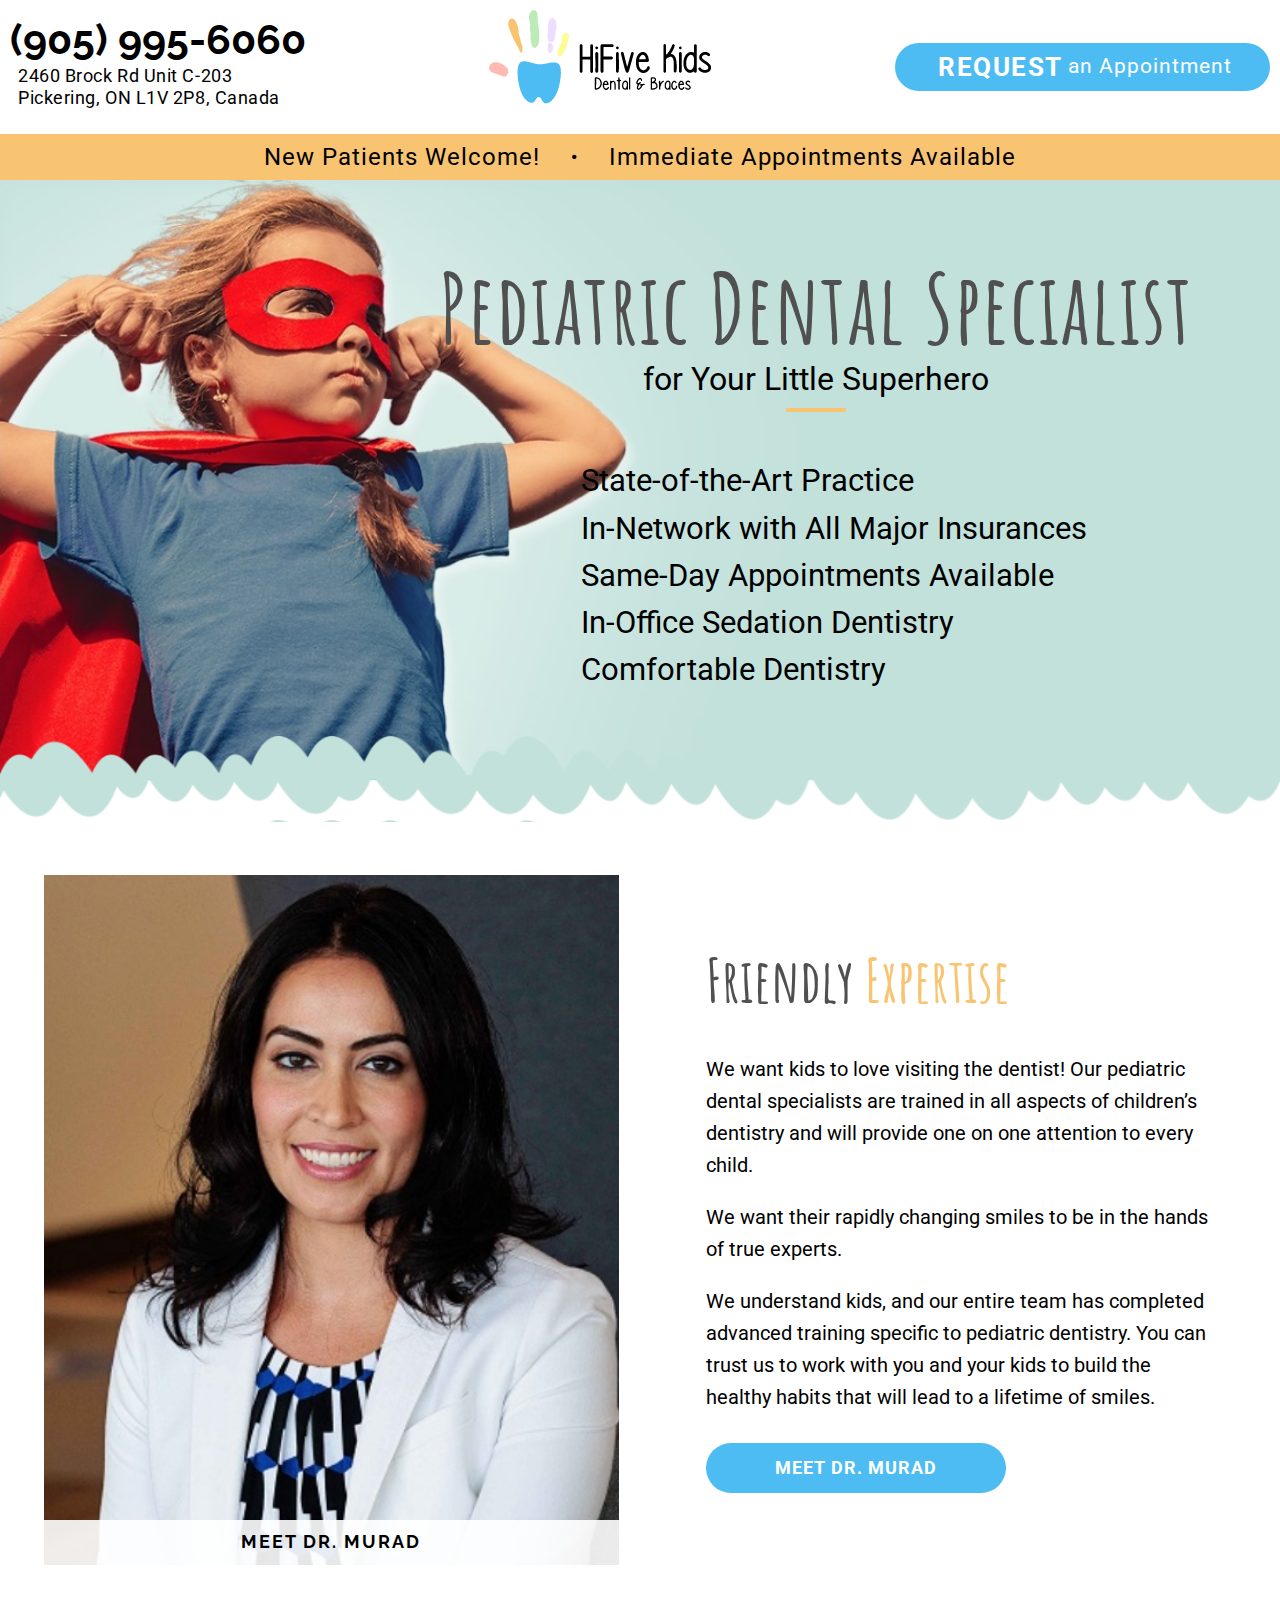
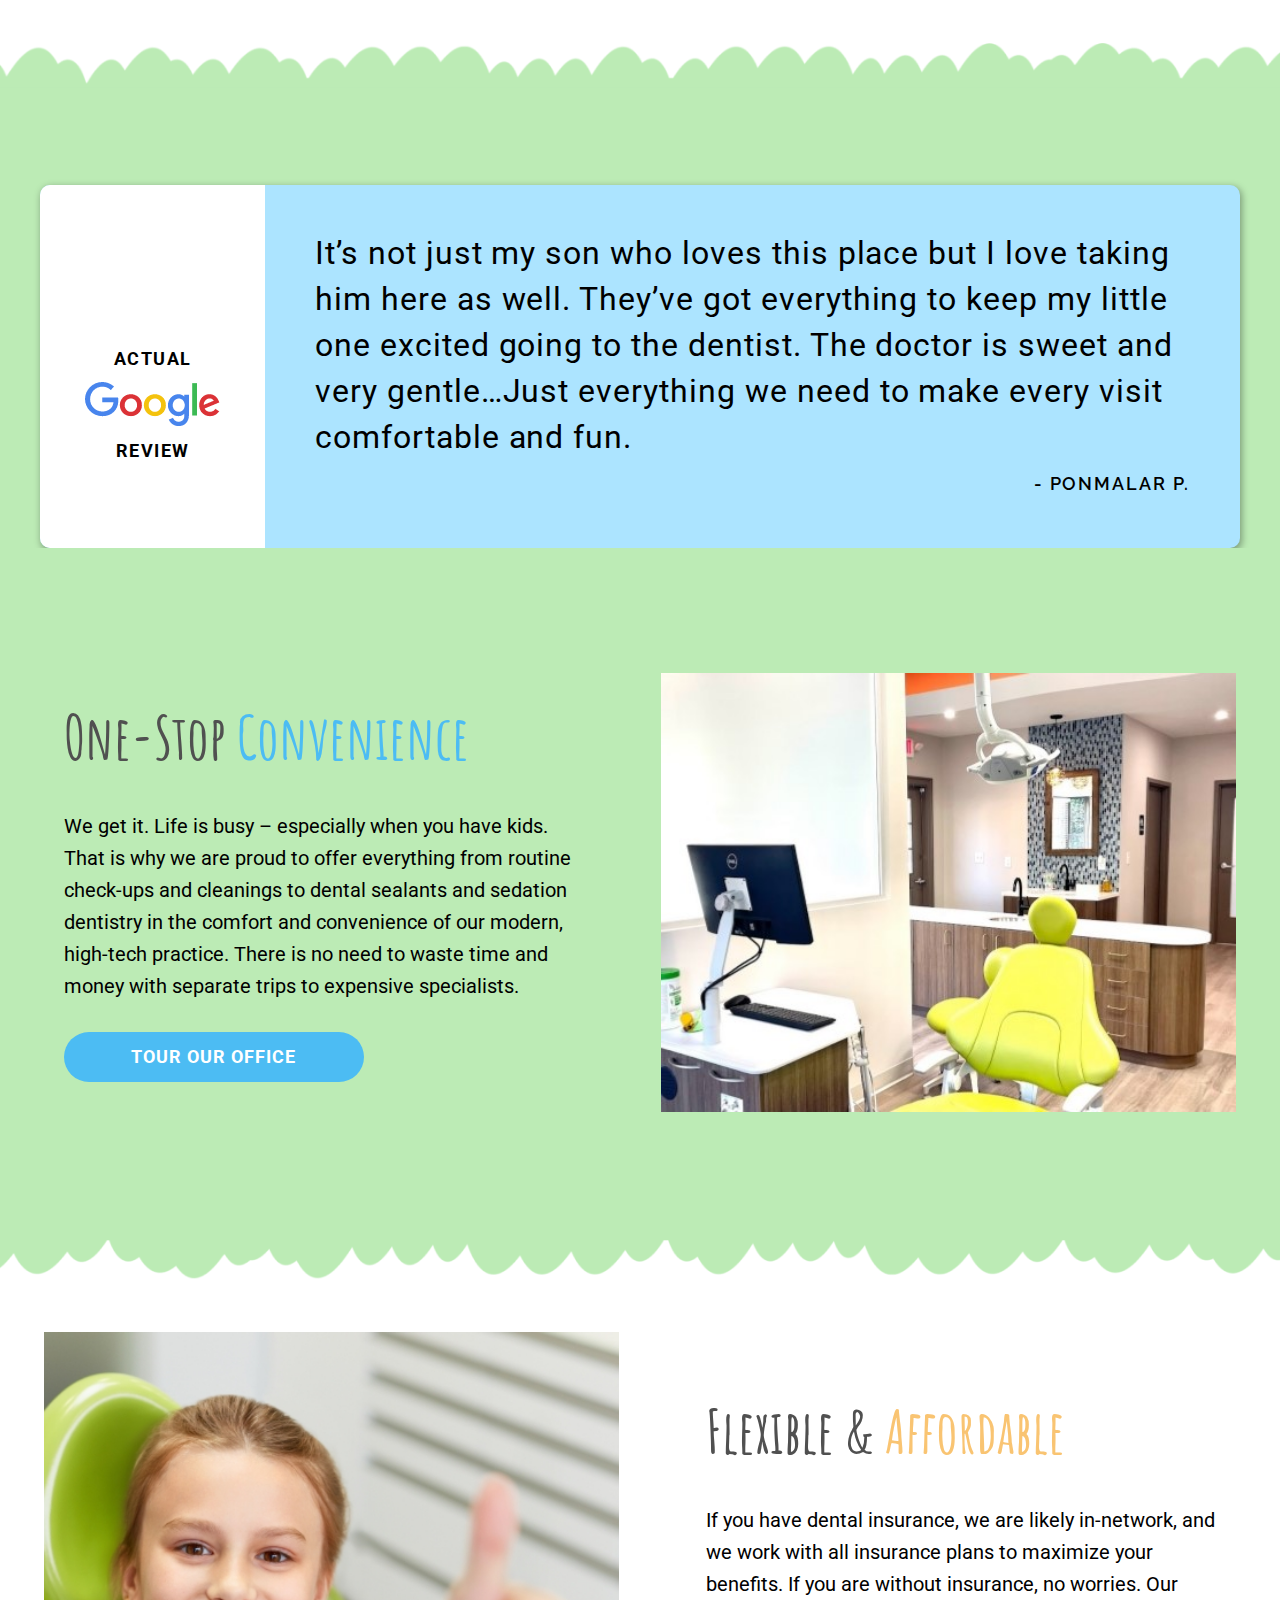
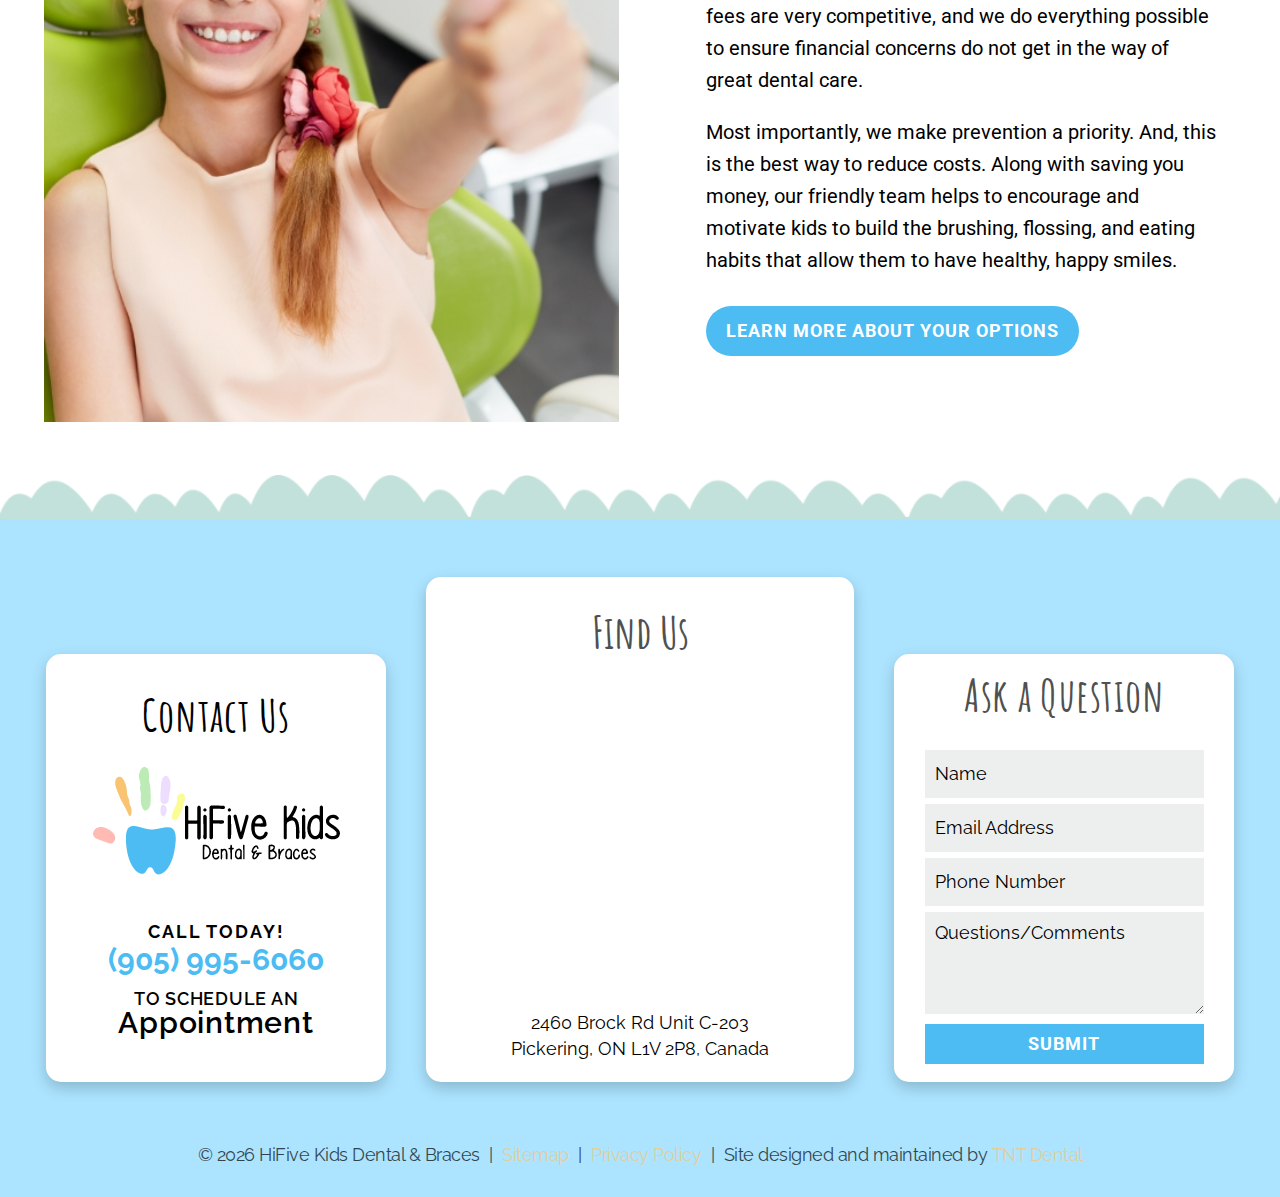
==== index.html @ 502129d5 "initial commit" ====
<!DOCTYPE html>
<html lang="en">
<head>
	<meta http-equiv="Content-Type" content="text/html; charset=utf-8" />
	<meta content="$var(metaDescription)$" name="Description" />
	<link href="lp-np-pedi-styles.css" type="text/css" rel="stylesheet">
	<title>$var(pageTitle)$</title>
	<META NAME="ROBOTS" CONTENT="NOINDEX, NOFOLLOW">
	<link rel="canonical" href="https://$var(siteURL)$/$var(pageURL)$.html" />
	<link rel="apple-touch-icon" sizes="144x144" alt="Favicon 144x144" href="assets/images/favicon-144.png">
	<link rel="apple-touch-icon" sizes="114x114" alt="Favicon 114x114" href="assets/images/favicon-114.png">
	<link rel="apple-touch-icon" sizes="72x72" alt="Favicon 72x72" href="assets/images/favicon-72.png">
	<link rel="apple-touch-icon" sizes="57x57" alt="Favicon 57x57" href="assets/images/favicon-57.png" />
	<link rel="icon" alt="Favicon" href="assets/images/favicon.png">
	<meta name="apple-mobile-web-app-title" content="" />
    <meta name="viewport" content="width=device-width, initial-scale=1, maximum-scale=1, user-scalable=0" />
    <link href="https://tntwebsites.com/tnticons/css/fontello.css" rel="stylesheet">
	<link rel="preconnect" href="https://fonts.googleapis.com">
	<link rel="preconnect" href="https://fonts.gstatic.com" crossorigin>
	<link href="https://fonts.googleapis.com/css2?family=Amatic+SC:wght@400;700&family=Raleway:wght@600&family=Roboto:wght@400;700&display=swap" rel="stylesheet">
</head>
<body>
     <div id="fixed-tabs">
         <a href="lp-np-2023-form.html" target="_blank" class="ra">
            <span><i class="icon-calendar-1"></i>Request <strong>an Appointment</strong></span>
        </a>
		<a href="tel:+19059956060" target="_blank">
            <span><i class="icon-phone"></i><em>Call <strong>Our Office</strong></em></span>
        </a>
        <a href="https://goo.gl/maps/rUp5nzmk26bmERJz7" target="_blank">
            <span><i class="icon-location"></i><em>Map <strong>Us</strong></em></span>
        </a>
    </div>

	<header>
        <div id="nav" class="split">
             <div id="header-details">
                <a href="tel:+19059956060" class="phone"><i class="icon-phone"></i>(905) 995-6060</a>
				<address>
                    <a class="address" href="https://goo.gl/maps/rUp5nzmk26bmERJz7" target="_blank">
                        <i class="icon-location"></i>
                        2460 Brock Rd Unit C-203<br>
Pickering, ON L1V 2P8, Canada
                    </a>
                 </address>
             </div>
             <a href="index.html" class="logo"><img src="assets/images/lp-np-2023-logo-header.png" alt="HiFive Kids Dental & Braces logo"></a>
            <a href="lp-np-2023-form.html" target="_blank" class="btn"><span>Request</span> an Appointment</a>
             <div id="mobile-btns">
                <a href="tel:+19059956060" class="phone"><span>Call Today!</span>(905) 995-6060</a>
                <a href="lp-np-2023-form.html" target="_blank" class="btn"><span>Book</span> an Appointment</a>
             </div>
        </div>
    </header>
    <main>

	<div id="safe-bar">
		<span>New Patients Welcome!</span> <div>•</div> <span>Immediate Appointments Available</span>
	</div>

	<section id="banner">
		<div class="flex-ed">
			<article>
				<h1>Pediatric Dental Specialist</h1>
				<h2>for Your Little Superhero</h2>
				<ul>
					<li>State-of-the-Art Practice</li>
					<li>In-Network with All Major Insurances</li>
					<li>Same-Day Appointments Available</li>
					<li>In-Office Sedation Dentistry</li>
					<li>Comfortable Dentistry</li>
				</ul>
			</article>
			<figure>
				<img alt="little boy in a super man outfit" src="assets/images/lp-np-banner-mobile.png">
			</figure>
		</div>
	</section>

<section id="friendly" class="container split even">
		<article>
				<h2>Friendly <span>Expertise</span></h2>
				<p>We want kids to love visiting the dentist! Our pediatric dental specialists are trained in all aspects of children’s dentistry and will provide one on one attention to every child.</p>
				<p>We want their rapidly changing smiles to be in the hands of true experts.</p>
				<p>We understand kids, and our entire team has completed advanced training specific to pediatric dentistry. You can trust us to work with you and your kids to build the healthy habits that will lead to a lifetime of smiles.</p>
				<a href="meet-the-dentist.html" target="_blank" class="btn">Meet Dr. Murad</a>
		</article>
		<figure>
				<img src="assets/images/lp-np-split-1.jpg" alt="Doctor Murad">
				<figcaption>Meet Dr. Murad</figcaption>
		</figure>
</section>

<section id="reviews">
	<div id="review-container" class="container flex-ed">
		<div id="google">
			<div>
				<div class="star"></div>
				<p><span>Actual</span><img src="assets/images/lp-np-google-logo.png" alt="Google logo"><span>Review</span></p>
			</div>
		</div>
		<div class="comment">
			<p>It’s not just my son who loves this place but I love taking him here as well. They’ve got everything to keep my little one excited going to the dentist. The doctor is sweet and very gentle…Just everything we need to make every visit comfortable and fun.</p>
			<p class="caption2">- Ponmalar P.</p>
		</div>
	</div>
</section>

<section id="stop" class="odd">
		<div class="container container split">
			<article>
					<h2>One-Stop <span>Convenience</span></h2>
					<p>We get it. Life is busy – especially when you have kids. That is why we are proud to offer everything from routine check-ups and cleanings to dental sealants and sedation dentistry in the comfort and convenience of our modern, high-tech practice. There is no need to waste time and money with separate trips to expensive specialists.</p>
					<a href="" target="_blank" class="btn">Tour Our Office</a>
			</article>
			<figure>
				 <img src="assets/images/lp-np-split-2.jpg" alt="children's dental chair">
			</figure>
		</div>
</section>

<section id="flexible" class="container split even">
		<article>
				<h2>Flexible & <span>Affordable</span></h2>
				 <p>If you have dental insurance, we are likely in-network, and we work with all insurance plans to maximize your benefits. If you are without insurance, no worries. Our fees are very competitive, and we do everything possible to ensure financial concerns do not get in the way of great dental care.</p>
				 <p>Most importantly, we make prevention a priority. And, this is the best way to reduce costs. Along with saving you money, our friendly team helps to encourage and motivate kids to build the brushing, flossing, and eating habits that allow them to have healthy, happy smiles.</p>
				<a href="https://woodlandpedo.com/office-policy/" target="_blank" class="btn">Learn more about your options</a>
		</article>
		<figure>
				<img src="assets/images/lp-np-split-3.jpg" alt="little girl giving a smile and thumbs up after receiving dental care in Marietta">
		</figure>
</section>

    </main>
    <footer>
	    <div class="container flex-ed">
			<article id="services">
				<h3>Contact Us</h3>
				<img class="logo" alt="HiFive Kids Dental & Braces logo" src="assets/images/lp-np-2023-logo-footer.png">
				<div id="call">
					<span>Call Today!</span>
					<a href="tel:+19059956060" class="phone">(905) 995-6060</a>
				</div>
				<div>
					<h3>To Schedule an<br> <span>Appointment</span></h3>
				</div>
			</article>
			<article id="contact" >
				<h2>Find Us</h2>
				<iframe src="https://www.google.com/maps/embed?pb=!1m14!1m8!1m3!1d2876.3310034378505!2d-79.0860604!3d43.8696931!3m2!1i1024!2i768!4f13.1!3m3!1m2!1s0x89d4dfc6361a1401%3A0x641bbe60fb3c281a!2sHiFive%20Kids%20Dental%20and%20Braces!5e0!3m2!1sen!2sus!4v1689699921117!5m2!1sen!2sus" width="400" height="293" style="border:0;" allowfullscreen="" loading="lazy" referrerpolicy="no-referrer-when-downgrade"></iframe>
				<a href="https://goo.gl/maps/rUp5nzmk26bmERJz7" target="_blank" class="address">
					2460 Brock Rd Unit C-203<br>
Pickering, ON L1V 2P8, Canada
				</a>
			</article>
			<article id="footer-form">
				<h3>Ask a Question</h3>
				<form class="simple" method="post" action="https://tnt-adder.herokuapp.com/submit/ad67c9cd-9216-42e3-88fb-5724393051af">
					<input type="text" name="name" required="true" placeholder="Name" />
					<input type="email" name="email" required="true" placeholder="Email Address" />
					<input type="text" name="phone" required="true" placeholder="Phone Number" />
					<textarea name="message" placeholder="Questions/Comments"></textarea>
					<button class="btn">Submit</button>
					<input type="hidden" name="_subject" value="LP NP 2023 - Footer Questions" />
					<input type="hidden" name="_redirect" value="thanks.html" />
				</form>
			</article>
        </div>

        <div class="copy">
			© <span id="copyDate"></span> HiFive Kids Dental & Braces <span>|</span> <a href="sitemap.html">Sitemap</a> <span>|</span> <a href="privacy-policy.html">Privacy Policy</a> <span>|</span> Site designed and maintained by
            <a href="https://www.tntdental.com" target="_blank">TNT Dental</a>
        </div>
    </footer>

    <script src="assets/js/lp-np-pedi-2023.js"></script>

</body>
</html>
---- lp-np-pedi-styles.css ----
.progress, sub, sup {
  vertical-align: baseline;
}

.block, .elem-left, .elem-right, article, aside, details, figcaption, figure, footer, header, hr, main, menu, nav, section, summary {
  display: block;
}

hr, sub, sup {
  position: relative;
}

body, figure {
  margin: 0;
}

button, hr, input, select {
  overflow: visible;
}

[type=checkbox], [type=radio], legend {
  box-sizing: border-box;
  padding: 0;
}

html {
  font-family: sans-serif;
  -webkit-text-size-adjust: 100%;
  -moz-text-size-adjust: 100%;
  text-size-adjust: 100%;
  box-sizing: border-box;
  font-size: 100%;
}

audio, canvas, progress, video {
  display: inline-block;
}

audio:not([controls]) {
  display: none;
  height: 0;
}

[hidden], template {
  display: none;
}

a {
  background-color: transparent;
}

a:active, a:hover {
  outline-width: 0;
}

abbr[title] {
  border-bottom: none;
  text-decoration: underline;
  -webkit-text-decoration: underline dotted;
  text-decoration: underline dotted;
}

b, strong {
  font-weight: 700;
}

dfn {
  font-style: italic;
}

h1 {
  font-size: 2em;
  margin: 0 0 0.67em;
}

mark {
  background-color: #ff0;
  color: #000;
}

small {
  font-size: 80%;
}

sub, sup {
  font-size: 60%;
  line-height: 0;
}

sub {
  bottom: -0.25em;
}

sup {
  top: -0.45em;
}

img {
  border-style: none;
}

svg:not(:root) {
  overflow: hidden;
}

code, kbd, pre, samp {
  font-family: monospace, monospace;
  font-size: 1em;
}

hr {
  box-sizing: content-box;
  height: 0;
  border: 0;
}

button, input, select, textarea {
  font: inherit;
  line-height: initial;
  margin: 0;
}

optgroup {
  font-weight: 700;
}

button, select {
  text-transform: none;
}

[type=button], [type=reset], [type=submit], button {
  cursor: pointer;
}

[disabled] {
  cursor: default;
}

[type=reset], [type=submit], button, html [type=button] {
  -webkit-appearance: button;
  -moz-appearance: button;
  appearance: button;
  border: 0;
}

button::-moz-focus-inner, input::-moz-focus-inner {
  border: 0;
  padding: 0;
}

button:-moz-focusring, input:-moz-focusring {
  outline: ButtonText dotted 1px;
}

fieldset {
  border: 1px solid silver;
  margin: 0 2px;
  padding: 0.35em 0.625em 0.75em;
}

legend {
  color: inherit;
  display: table;
  max-width: 100%;
  white-space: normal;
}

textarea {
  overflow: auto;
}

[type=number]::-webkit-inner-spin-button, [type=number]::-webkit-outer-spin-button {
  height: auto;
}

[type=search] {
  -webkit-appearance: textfield;
  -moz-appearance: textfield;
  appearance: textfield;
}

[type=search]::-webkit-search-cancel-button, [type=search]::-webkit-search-decoration {
  -webkit-appearance: none;
  appearance: none;
}

*, ::before, ::after {
  box-sizing: border-box;
  -webkit-font-smoothing: antialiased;
  -moz-osx-font-smoothing: grayscale;
}

.clearfix:before, .clearfix:after {
  display: table;
  content: " ";
}

.clearfix:after {
  clear: both;
}

address {
  font-style: normal !important;
}

img {
  max-width: 100%;
  display: block;
  margin: 0 auto;
}

.icon-gplus:before {
  margin-left: -1px !important;
}

.page_index main, .page_index > hr {
  display: none !important;
}

a, ::before, ::after, img, figure, article, li, #fixed-tabs, #header, #banner, h1, h2, h3, h4, h5, h6, .btn, .btn-alt, .btn:before, .btn-alt:before {
  transition: all 0.2s;
}

i {
  display: inline;
}

*, ::before, ::after {
  box-sizing: border-box;
  -webkit-font-smoothing: antialiased;
  -moz-osx-font-smoothing: grayscale;
}

[class*=" icon-"]:before, [class^=icon-]:before {
  line-height: 1 !important;
  display: block !important;
}

.clearfix:before, .clearfix:after {
  display: table;
  content: " ";
}

.clearfix:after {
  clear: both;
}

.shadow {
  box-shadow: 0 0 3px #000;
}

img {
  max-width: 100%;
}

a, .btn {
  cursor: pointer;
}

header {
  z-index: 99;
}

footer {
  z-index: 100;
}

.animated {
  animation-duration: 2s;
  animation-fill-mode: both;
}
@keyframes slideIn {
  from {
    transform: translate3d(0, -100%, 0);
  }
  to {
    transform: translate3d(0, 0, 0);
  }
}
.animated {
  animation-duration: 1s;
  animation-fill-mode: both;
}

.animated.infinite {
  animation-iteration-count: infinite;
}

.pulse {
  animation-name: pulse;
}
@keyframes pulse {
  from {
    transform: scale3d(1, 1, 1);
  }
  50% {
    transform: scale3d(1.05, 1.05, 1.05);
  }
  to {
    transform: scale3d(1, 1, 1);
  }
}
.fadeIn {
  animation-name: fadeIn;
}
@keyframes fadeIn {
  from {
    opacity: 0;
  }
  to {
    opacity: 1;
  }
}
.fadeInDown {
  animation-name: fadeInDown;
}
@keyframes fadeInDown {
  from {
    opacity: 0;
    transform: translate3d(0, -100%, 0);
  }
  to {
    opacity: 1;
    transform: none;
  }
}
.fadeInLeft {
  animation-name: fadeInLeft;
}
@keyframes fadeInLeft {
  from {
    opacity: 0;
    transform: translate3d(-100%, 0, 0);
  }
  to {
    opacity: 1;
    transform: none;
  }
}
.fadeInRight {
  animation-name: fadeInRight;
}
@keyframes fadeInRight {
  from {
    opacity: 0;
    transform: translate3d(100%, 0, 0);
  }
  to {
    opacity: 1;
    transform: none;
  }
}
.fadeInUp {
  animation-name: fadeInUp;
}
@keyframes fadeInUp {
  from {
    opacity: 0;
    transform: translate3d(0, 100%, 0);
  }
  to {
    opacity: 1;
    transform: none;
  }
}
.fadeOut {
  animation-name: fadeOut;
}
@keyframes fadeOut {
  from {
    opacity: 1;
  }
  to {
    opacity: 0;
  }
}
.zoomIn {
  animation-name: zoomIn;
}
@keyframes zoomIn {
  from {
    opacity: 0;
    transform: scale3d(0.3, 0.3, 0.3);
  }
  50% {
    opacity: 1;
  }
}
.slideInDown {
  animation-name: slideInDown;
}
@keyframes slideInDown {
  from {
    transform: translate3d(0, -100%, 0);
    visibility: visible;
  }
  to {
    transform: translate3d(0, 0, 0);
  }
}
.slideInLeft {
  animation-name: slideInLeft;
}
@keyframes slideInLeft {
  from {
    transform: translate3d(-100%, 0, 0);
    visibility: visible;
  }
  to {
    transform: translate3d(0, 0, 0);
  }
}
.slideInRight {
  animation-name: slideInRight;
}
@keyframes slideInRight {
  from {
    transform: translate3d(100%, 0, 0);
    visibility: visible;
  }
  to {
    transform: translate3d(0, 0, 0);
  }
}
.slideInUp {
  animation-name: slideInUp;
}
@keyframes slideInUp {
  from {
    transform: translate3d(0, 100%, 0);
    visibility: visible;
  }
  to {
    transform: translate3d(0, 0, 0);
  }
}
.flex-ed, .col-flex-ed {
  display: flex;
}

.flex-ed {
  flex-direction: row;
}

.col-flex-ed {
  flex-flow: column;
}

star {
  line-height: 1.5;
  margin: 7px auto;
  display: block;
}

star:after {
  font-size: 26px;
  font-family: "fontello";
  font-weight: 400;
  margin: 0;
  font-style: normal;
  content: "\e80f\e80f\e80f\e80f\e80f";
  color: #fcd800;
  padding: 0 10px;
}

#fixed-tabs {
  position: fixed;
  bottom: 0;
  right: 0;
  width: 100%;
  text-align: center;
  line-height: 1;
  display: flex;
  z-index: 9999;
}
#fixed-tabs a {
  font-size: 13px;
  color: #fff;
  font-weight: 700;
  text-transform: uppercase;
  padding: 14px 0;
  flex: 1;
  background-color: #F9C472;
}
#fixed-tabs a:nth-of-type(odd) {
  background-color: #4CBCF3;
}
#fixed-tabs a::nth-of-type(even) {
  background-color: #202426;
}
#fixed-tabs .ra {
  flex: 2;
}
#fixed-tabs em {
  font-style: normal;
}

@media (min-width: 1031px) {
  #fixed-tabs {
    display: none;
  }
  #fixed-tabs .ra {
    flex: 2;
  }
}
@media (max-width: 1030px) {
  #fixed-tabs i {
    display: inline-block;
    font-size: 16px;
    display: inline-block;
    margin-right: 5px;
  }
  footer {
    margin-bottom: 42px !important;
  }
}
@media (max-width: 600px) {
  #fixed-tabs strong {
    display: none;
  }
}
html {
  overflow-x: hidden;
}

body {
  overflow-x: hidden;
  position: relative;
  background: #fff;
  text-align: center;
  color: #000;
  font: 400 18px/26px "Raleway", sans-serif;
}

p {
  color: #000;
  font: 400 20px/1.6 "Roboto", sans-serif;
}

a {
  display: inline-block;
  text-decoration: none;
  cursor: pointer;
  color: #4CBCF3;
}

a:hover {
  color: #505050;
}

h1, h2 h3, h4, h5, h6 {
  font-family: "Amatic SC", cursive;
  text-align: center;
}

h1 {
  margin: 0;
  color: #fff;
  font: 700 45px/1.3 "Raleway", sans-serif;
  letter-spacing: 1.1px;
}

h2 {
  font: 700 60px/1.1 "Amatic SC", cursive, sans-serif;
  color: #505050;
  margin: 10px 0 40px;
}

h3, .h3 {
  font: 300 24px/1 "Amatic SC", cursive;
  color: #0F0D0D;
  margin: 15px auto 10px;
  letter-spacing: 0.75px;
}

main ul {
  list-style: none;
  padding: 0;
  margin: 10px auto;
  text-align: left;
  display: table;
}
main ul li {
  position: relative;
  padding-left: 35px;
  font-size: 24px;
  line-height: 1.2;
  margin: 10px auto;
}
main ul li:before {
  content: "\e832";
  font-family: fontello;
  position: absolute;
  left: 0;
  top: 0;
  color: #000;
}

.star:before {
  font-size: 28px;
  font-family: "fontello";
  font-weight: 400;
  margin: 0;
  font-style: normal;
  content: "\e80f\e80f\e80f\e80f\e80f";
  color: #febb21;
  letter-spacing: 8.4px;
}

.btn, .btn-alt {
  text-transform: uppercase;
  color: #fff;
  position: relative;
  display: inline-block;
  cursor: pointer;
  padding: 15px 20px;
  text-align: center;
  background-color: #4CBCF3;
  min-width: 300px;
  font: 700 18px/1.1 "Roboto", sans-serif;
  letter-spacing: 1px;
  border-radius: 30px;
}
.btn span, .btn-alt span {
  text-transform: uppercase;
  font-size: 30px;
  vertical-align: middle;
  letter-spacing: 2.95px;
}
.btn:hover, .btn-alt:hover {
  background-color: #BCEBB5;
  color: #000;
}

header {
  position: relative;
  padding: 0;
  z-index: 100;
  background-color: #fff;
}
header address {
  padding: 0 8px;
}
header .address {
  display: flex;
  color: #000;
  font-size: 18px;
  line-height: 1.25;
  text-align: left;
  font-family: "Roboto", sans-serif;
  font-weight: 400;
  letter-spacing: 0.55px;
  margin-top: 10px;
}
header .address:hover {
  color: #4CBCF3;
}
header .address i:before {
  color: #4CBCF3;
  font-size: 22px;
  margin-left: -10px;
  margin-right: 15px;
}
header #nav {
  display: flex;
  max-width: 1350px;
  justify-content: space-between;
  margin: auto;
  align-items: center;
  padding: 10px;
}
header #nav .btn {
  margin: 0;
  text-transform: none;
  align-items: center;
  justify-content: center;
  padding: 10px;
  font-size: 21px;
  min-width: 375px;
  display: flex;
  color: #fff;
  font-weight: 400;
  border-radius: 30px;
}
header #nav .btn span {
  margin: auto 5px;
  text-transform: uppercase;
  display: block;
  font-weight: 700;
  letter-spacing: 1.5px;
  font-size: 26px;
}
header #nav .btn i:before {
  margin-right: 10px;
}
header #nav .btn:hover {
  background-color: #BCEBB5;
  color: #000;
}
header #nav .phone:hover {
  color: #4CBCF3;
}
header #nav #mobile-btns {
  width: 100%;
  display: flex;
}
header #nav #mobile-btns > * {
  flex: 1;
}
header #nav #mobile-btns .btn {
  display: flex;
  flex-wrap: wrap;
  padding: 10px;
  min-width: auto;
  justify-content: center;
  border-radius: 0;
  font-size: 16px;
  text-transform: uppercase;
  color: #fff;
}
header #nav #mobile-btns .btn span {
  width: 100%;
  font-size: 28px;
}
header #nav #mobile-btns .phone, header #nav #mobile-btns .btn {
  display: flex;
  flex-wrap: wrap;
  justify-content: center;
  align-content: center;
}
header #nav #mobile-btns .phone span, header #nav #mobile-btns .btn span {
  width: 100%;
}
header #nav #mobile-btns .phone {
  background-color: #BCEBB5;
  color: #000;
  font-size: 20px;
  line-height: 1.3;
  font-family: "Roboto", sans-serif;
}
header #nav #mobile-btns .phone span {
  text-transform: uppercase;
  font-size: 16px;
  font-weight: 700;
  letter-spacing: 1px;
  color: #000;
  font-family: "Roboto", sans-serif;
}
header #nav #mobile-btns #mobile-special .container {
  margin: 10px 0;
  border-top: 2px solid #AFB1B1;
  border-bottom: 2px solid #AFB1B1;
  padding: 5px;
}
header #nav #mobile-btns #mobile-special .container h4 {
  color: #F9C472;
  font-size: 22px;
  margin: 0;
}
header #nav #mobile-btns #mobile-special .container small {
  text-transform: uppercase;
  font-size: 14px;
  letter-spacing: 0.7px;
  font-weight: 700;
}

.fix-nav header {
  position: fixed;
  width: 100%;
  left: 0;
  top: 0;
  right: 0;
  animation-duration: 0.8s;
  animation-fill-mode: both;
  animation-name: slideIn;
  z-index: 110;
  box-shadow: 0 3px 7px rgba(0, 0, 0, 0.35);
}
.fix-nav header .logo {
  margin-bottom: 0;
}

.phone {
  display: flex;
  font: 700 41px/30px "Raleway", sans-serif;
  color: #000;
}
.phone span {
  display: block;
  color: #000;
  font-size: 14px;
  font-weight: 700;
  text-transform: uppercase;
  font-family: "Amatic SC", cursive;
}
.phone:hover {
  color: #000;
}
.phone i {
  display: flex;
  align-items: center;
}
.phone i:before {
  color: #4CBCF3;
  font-size: 22px;
  margin-left: 0px;
  margin-right: 15px;
}

#safe-bar {
  background-color: #F9C472;
  font-weight: 400;
  flex-wrap: wrap;
  display: flex;
  justify-content: center;
  font-size: 24px;
  color: #000;
  padding: 10px;
  text-align: center;
  letter-spacing: 1px;
}
#safe-bar div {
  margin: 0 30px;
}
#safe-bar span {
  font-family: "Roboto", sans-serif;
}

.pho {
  display: flex;
  color: #000;
  font: 700 37px/30px "Raleway", sans-serif;
}
.pho span {
  display: block;
  color: #FFF;
  font-size: 14px;
  font-weight: 500;
  text-transform: uppercase;
  font-family: "Raleway", sans-serif;
}
.pho:hover {
  color: #000;
}
.pho i {
  display: flex;
  align-items: center;
}
.pho i:before {
  color: #4CBCF3;
  font-size: 22px;
  margin-left: 0px;
  margin-right: 15px;
}

.split {
  display: flex;
  justify-content: space-around;
  align-items: center;
  max-width: 1260px;
  margin: 75px auto;
}
.split article {
  margin: 10px;
  padding: 10px;
  flex: 0 1 530px;
  text-align: left;
}
.split article p, .split article h2 {
  text-align: left;
}
.split .btn {
  margin: 10px 0;
}
.split figure {
  flex: 0 1 50%;
  position: relative;
  max-width: 575px;
}
.split figure figcaption {
  background-color: rgba(255, 255, 255, 0.9);
  color: #000;
  width: 100%;
  font-size: 18px;
  font-weight: 700;
  letter-spacing: 2px;
  padding: 5px;
  line-height: 1.94;
  text-transform: uppercase;
  position: absolute;
  bottom: 20px;
  z-index: 10;
}
.split figure img {
  position: relative;
  z-index: 3;
  padding: 20px 0;
  width: 100%;
}
.split.even figure {
  order: -1;
}
.split.even figure:after {
  right: 20px;
}

.covid {
  background-color: #f8d513;
  text-align: center;
  padding: 10px;
  color: #000;
  font-weight: 700;
  font-size: 22px;
  display: block;
  margin: auto;
  line-height: 1.1;
}
.covid:hover {
  background-color: #505050;
  color: #fff;
}

#banner {
  position: relative;
  margin: 0 auto;
  height: 600px;
  padding: 0;
  justify-content: space-around;
  background-image: url(assets/images/lp-np-banner-bkg.jpg);
  background-repeat: no-repeat;
  background-size: cover;
}
#banner:after {
  content: "";
  position: absolute;
  bottom: -42px;
  background-image: url(assets/images/lp-np-blue-squiggle.png);
  background-size: contain;
  height: 86px;
  width: 100%;
  left: 0;
  padding: 30px 0;
}
#banner .flex-ed {
  overflow: hidden;
  height: 100%;
}
#banner .flex-ed figure {
  position: relative;
  flex: 0 1 50%;
  display: none;
}
#banner .flex-ed figure figcaption {
  padding: 10px;
  background-color: rgba(255, 255, 255, 0.8);
}
#banner .flex-ed figure figcaption a {
  text-transform: uppercase;
  color: #000;
  font-weight: 700;
  letter-spacing: 2px;
}
#banner .flex-ed figure figcaption a:hover {
  color: #4CBCF3;
}
#banner .flex-ed figure img {
  width: 100%;
}
#banner .flex-ed article {
  margin: auto 5% auto auto;
  z-index: 1;
  flex: 0 1 800px;
  align-self: center;
}
#banner .flex-ed article small {
  font-size: 30px;
}
#banner .flex-ed article h1 {
  line-height: 1.15;
  font-size: 96px;
  align-items: center;
  justify-content: center;
  color: #505050;
  display: flex;
  flex-wrap: wrap;
  font-family: "Amatic SC", cursive;
}
#banner .flex-ed article h1 span {
  margin-left: 15px;
  color: #F9C472;
}
#banner .flex-ed article h2 {
  font-weight: 400;
  font-family: "Roboto", sans-serif;
  padding-bottom: 15px;
  font-size: 32px;
  display: flex;
  flex-wrap: wrap;
  position: relative;
  justify-content: center;
  margin-top: 0;
  color: #000;
}
#banner .flex-ed article h2:after {
  content: "";
  width: 60px;
  height: 4px;
  background-color: #F9C472;
  position: absolute;
  bottom: 0;
}
#banner .flex-ed article ul li {
  font-size: 31px;
  font-weight: 400;
  font-family: "Roboto", sans-serif;
}
#banner .flex-ed article ul li:before {
  color: #F9C472;
  left: -18px;
}
#banner .flex-ed article > div {
  font: 400 25px/41px "Raleway", sans-serif;
  color: #fff;
  letter-spacing: 2.3px;
  text-align: center;
  margin: 40px auto 0;
  padding: 5px 0;
}
#banner .flex-ed article > div span {
  display: block;
  letter-spacing: 3.6px;
  font: 400 55px/0.9 "Raleway", sans-serif;
  margin: 0 auto 5px;
  display: block;
  letter-spacing: 5.5px;
}
#banner .flex-ed article #banner-imgs {
  display: flex;
  margin-top: 10px;
  flex-wrap: wrap;
}

#friendly {
  margin: 75px auto 100px;
}

.caption {
  background-color: rgba(255, 255, 255, 0.8);
  position: absolute;
  left: 20%;
  transform: translateX(-20%);
  bottom: 20px;
  color: #4CBCF3;
  padding: 8px 10px;
  width: 100%;
  line-height: 1.3;
  max-width: 240px;
  letter-spacing: 0.1em;
  font-size: 16px;
  text-transform: uppercase;
  letter-spacing: 0.1em;
}
.caption a {
  color: #fff;
  font-weight: 500;
}
.caption a:hover {
  color: #505050;
}
.caption span {
  margin: 0 10px;
}

#friendly figure:after {
  left: auto;
  right: 20px;
}
#friendly article h2 span {
  color: #F9C472;
}

#reviews {
  background-color: #BCEBB5;
  padding: 100px 0 0;
  position: relative;
}
#reviews:before {
  content: "";
  position: absolute;
  top: -42px;
  background-image: url(assets/images/lp-np-green-squiggle-top.png);
  background-size: contain;
  background-repeat: no-repeat;
  height: 86px;
  width: 100%;
  left: 0;
  padding: 30px 0;
}
#reviews #review-container {
  position: relative;
  background-color: #ACE4FF;
  box-shadow: 1.6px 2.5px 7px rgba(7, 8, 8, 0.35);
  max-width: 1200px;
  color: #000;
  align-items: center;
  padding: 0;
  margin: auto;
  flex-wrap: nowrap;
  border-radius: 10px;
}
#reviews #review-container #google {
  background-color: #fff;
  flex: 0 1 225px;
  align-self: stretch;
  text-align: center;
  display: flex;
  flex-direction: column;
  justify-content: center;
  border-radius: 10px 0 0 10px;
}
#reviews #review-container #google img {
  padding: 5px 0;
}
#reviews #review-container #google > div {
  margin: 70px auto 30px;
  padding: 5px 25px;
}
#reviews #review-container #google p {
  color: #4CBCF3;
  line-height: 37px;
  display: block;
  margin-top: 25px;
  font-size: 18px;
  color: #000;
  letter-spacing: 1.5px;
  text-transform: uppercase;
  font-weight: 700;
}
#reviews #review-container #google .review-stamp {
  position: absolute;
  top: -50px;
  left: -50px;
}
#reviews #review-container .comment {
  flex: 1 1 780px;
  padding: 35px 50px 45px;
  text-align: left;
  margin: auto;
}
#reviews #review-container .comment p {
  font: 400 32px/46px "Roboto", sans-serif;
  margin-top: 0;
  margin-top: 10px;
  margin-bottom: 10px;
  color: #000;
  letter-spacing: 0.03em;
}
#reviews #review-container .comment .caption2 {
  float: right;
  font: 600 18px/1 "Raleway", sans-serif;
  text-transform: uppercase;
  margin: 5px 0 10px;
  letter-spacing: 1.95px;
}

#stop {
  background: #BCEBB5;
  padding: 30px 10px;
  position: relative;
}
#stop:after {
  content: "";
  position: absolute;
  bottom: -42px;
  background-image: url(assets/images/lp-np-green-squiggle-bottom.png);
  background-size: contain;
  height: 49px;
  width: 100%;
  left: 0;
}
#stop figure figcaption {
  line-height: 24px;
  bottom: -38px;
  background-color: #fff;
}
#stop article h2 span {
  color: #4CBCF3;
}
#stop article .btn:hover {
  background-color: #F9C472;
}

#flexible article h2 span {
  color: #F9C472;
}

.flex-case {
  display: flex;
  justify-content: center;
  text-align: center;
  margin: 10px auto 10px;
}
.flex-case div {
  padding: 5px;
}
.flex-case p {
  text-transform: uppercase;
  font-weight: 600;
  margin: 5px auto 20px;
}

.services {
  text-align: center;
  max-width: 1240px;
  margin: 0 auto;
}
.services .flex-ed {
  display: flex;
  justify-content: space-around;
}
.services .flex-ed article {
  background-color: #F9C472;
}
.services .flex-ed > * {
  width: 100%;
  padding: 60px 40px;
  display: flex;
  justify-content: center;
}
.services ul {
  list-style-type: none;
  line-height: 2;
  color: #0f0d0d;
  padding: 0;
  max-width: 660px;
  margin: 10px auto 30px;
}
.services ul li {
  font-size: 20px;
  line-height: 40px;
  font-family: "Raleway", sans-serif;
  font-weight: 300;
  text-align: left;
  padding-left: 40px;
  position: relative;
  margin: 5px 0;
  flex: 0 1 50%;
}
.services ul li i {
  text-shadow: 1px 1px 2px rgba(0, 0, 0, 0.5);
  font-size: 20px;
  left: 0;
  color: #0094de;
  margin-right: 10px;
}
.services .btn {
  margin: 20px auto auto;
  border-radius: 20px;
  color: #000;
  font-weight: 700;
  text-transform: uppercase;
}
.services p {
  font-size: 12px;
  font-family: "Lato", "Source Sans Pro", sans-serif;
  margin-top: 5px;
}

#lp-slider h2, .services h1 {
  font-size: 24px;
  font-weight: 500;
  line-height: 1;
  color: #0F0D0D;
  font-family: "Raleway", sans-serif;
  text-shadow: none;
  margin: 0 0 20px;
  text-align: center;
}

.services h1 span, #lp-slider h2 span {
  font-size: 24px;
  color: #1a1818;
  font-family: "Raleway", sans-serif;
  display: block;
}

.services h1 sup {
  font-size: 26px;
  font-weight: 500;
  line-height: 46px;
}

.services h1 b, #lp-slider b {
  color: #252b30;
  font-family: "Amatic SC", cursive;
  font-size: 45px;
  letter-spacing: -0.02em;
}

.upper-form {
  background-color: #6C936E;
  padding: 40px 50px;
}
.upper-form form {
  display: flex;
  justify-content: center;
  max-width: 700px;
  margin: 0 0 0 auto;
}
.upper-form form > div {
  padding: 5px;
  flex: 0 1 50%;
}
.upper-form h2 {
  font-size: 50px;
  color: #fff;
  margin: auto;
  text-align: left;
}
.upper-form .simple input, .upper-form .simple textarea, .upper-form .simple .btn, .upper-form .simple select {
  width: 100%;
}
.upper-form .simple input, .upper-form .simple textarea, .upper-form .simple select {
  border: 1px solid #a3a3a3;
  color: #000;
}
.upper-form .simple input, .upper-form .simple select {
  height: 48px;
}
.upper-form .simple input:focus, .upper-form .simple select:focus {
  background-color: #fff;
}
.upper-form .simple textarea {
  height: 102px;
}
.upper-form .simple textarea:focus {
  background-color: #fff;
}
.upper-form .simple .btn {
  padding: 12px 10px;
  margin-top: 7px;
  color: #000;
  text-transform: uppercase;
  font-weight: 700;
  border-radius: 0;
}
.upper-form .simple .btn:hover {
  color: #fff;
}
.upper-form ::-moz-placeholder {
  color: #000;
}
.upper-form ::placeholder {
  color: #000;
}

#options div {
  padding: 0;
  border-radius: 15px;
  overflow: hidden;
  position: relative;
}
#options .col {
  background-color: transparent;
}
#options .portrait:after {
  border-color: #fff;
}
#options .portrait:hover:after {
  border-color: #505050;
}

#secondary {
  background-color: #d2d7d8;
  margin: 0 auto;
  padding: 30px 0;
}
#secondary .callouts {
  margin: auto;
  max-width: 1070px;
}
#secondary .callouts .portrait {
  min-height: 225px;
}
#secondary .callouts .portrait:after {
  width: 92%;
  height: 92%;
}
#secondary a {
  flex: 0 0 235px;
}
#secondary a h3 {
  letter-spacing: 0.26px;
  line-height: 1.2;
  margin: 0 auto;
}
#secondary .icon-map-marker {
  font-size: 30px;
  color: #4CBCF3;
}

.smiles {
  position: relative;
}
.smiles h2 {
  color: #2a2f33;
}
.smiles h3 {
  font-size: 30px;
  letter-spacing: 0.02em;
  color: #000;
  font-family: "Raleway", sans-serif;
  font-weight: 400;
  text-transform: uppercase;
}
.smiles .flex-ed {
  justify-content: center;
  margin: 15px auto;
}
.smiles .flex-ed span {
  margin: 10px;
  position: relative;
}
.smiles .flex-ed span div {
  position: relative;
}
.smiles .flex-ed span img {
  width: 100%;
  position: relative;
  padding: 15px 0;
  z-index: 3;
}
.smiles div p {
  display: block;
}
.smiles figcaption {
  margin: 5px auto;
}

footer {
  padding-top: 50px;
  background-color: #ACE4FF;
  position: relative;
}
footer:before {
  content: "";
  position: absolute;
  top: -42px;
  background-image: url(assets/images/lp-np-blue-squiggle-top.png);
  background-size: contain;
  background-repeat: no-repeat;
  height: 86px;
  width: 100%;
  left: 0;
  padding: 30px 0;
}
footer h2 {
  color: #fff;
}
footer .flex-ed {
  justify-content: center;
  align-items: center;
  padding-bottom: 30px;
}
footer .flex-ed article {
  display: flex;
  flex-wrap: wrap;
  justify-content: center;
  min-height: 428px;
  background-color: #fff;
  align-content: center;
  border-radius: 15px;
  text-align: center;
  margin: 10px 20px 0;
  flex: 0 1 340px;
  padding: 20px 15px 10px;
  box-shadow: 0 6px 15px rgba(0, 0, 0, 0.2);
}
footer .flex-ed article h2, footer .flex-ed article h3 {
  font-weight: 600;
  font-family: "Amatic SC", cursive;
  font-size: 45px;
}
footer .flex-ed article h2 {
  color: #505050;
  margin-bottom: 40px;
  margin-top: 30px;
}
footer .flex-ed article h3 {
  font-weight: 600;
  color: #505050;
  font-family: "Amatic SC", cursive;
}
footer .flex-ed #services {
  padding-top: 0;
  height: 428px;
  margin-top: auto;
}
footer .flex-ed #services h3 {
  color: #000;
}
footer .flex-ed #services h3:last-child {
  font-size: 18px;
  text-transform: uppercase;
  font-family: "Raleway", sans-serif;
}
footer .flex-ed #services h3:last-child span {
  font-size: 30px;
  text-transform: none;
}
footer .flex-ed #services .logo {
  margin: 20px auto;
}
footer .flex-ed #services address {
  margin: 10px auto;
  flex: 100%;
}
footer .flex-ed #services address .phy {
  color: #fff;
}
footer .flex-ed #services address .phy:hover {
  color: #4CBCF3;
}
footer .flex-ed #services #call span {
  display: block;
  color: #000;
  font-weight: 700;
  text-transform: uppercase;
  letter-spacing: 2px;
}
footer .flex-ed #services #call .phone {
  font-size: 30px;
  font-weight: 700;
  color: #4CBCF3;
}
footer .flex-ed #services #call .phone:hover {
  color: #000;
}
footer .flex-ed #contact {
  padding: 0;
  flex: 0 1 428px;
}
footer .flex-ed #contact iframe {
  border-radius: 10px;
}
footer .flex-ed #contact .address {
  margin: 20px auto;
  color: #000;
}
footer .flex-ed #contact .address:hover {
  color: #4CBCF3;
}
footer .flex-ed #footer-form {
  height: 428px;
  padding-bottom: 30px;
  margin-top: auto;
}
footer .flex-ed #footer-form .simple input, footer .flex-ed #footer-form .simple textarea {
  background-color: rgba(210, 215, 216, 0.4);
  padding: 10px;
  height: 48px;
}
footer .flex-ed #footer-form .simple .btn {
  border-radius: 0;
}
footer .flex-ed #footer-form .simple .btn:hover {
  background-color: #BCEBB5;
  color: #000;
}
footer .flex-ed #footer-form .simple textarea {
  height: 102px;
}

#services ul {
  margin-top: 20px;
  padding-left: 0;
  margin-bottom: 20px;
}
#services li {
  margin: 7px auto;
  list-style: none;
  text-align: center;
  background-color: #4CBCF3;
}
#services li a {
  display: block;
  color: #000;
  text-transform: uppercase;
  font-weight: 600;
  font-size: 19px;
  font-family: "Raleway", sans-serif;
  letter-spacing: 1px;
  padding: 25px 20px 23px;
}
#services li:hover {
  background-color: #505050;
}
#services li:hover a {
  color: #fff;
}

.simple {
  margin: 20px 0 5px;
}
.simple .btn {
  min-width: 90%;
  padding: 10px;
}
.simple input, .simple select {
  height: 36px;
}
.simple textarea {
  height: 80px;
  padding-top: 8px;
}
.simple input, .simple textarea, .simple select {
  outline: none;
  border: none;
  background-color: #dde1e2;
  margin: 3px 0;
  width: 90%;
  padding: 3px 10px;
  font-size: 18px;
  color: #000;
}
.simple input:focus, .simple textarea:focus, .simple select:focus {
  background-color: #f7f4f4;
  box-shadow: inset 0 3px 0 #505050;
}

::-moz-placeholder {
  color: #000;
}

::placeholder {
  color: #000;
}

.copy {
  font-size: 18px;
  color: #000;
  text-align: center;
  padding: 30px 10px;
  letter-spacing: -0.5px;
  line-height: 1.4;
  opacity: 0.7;
}
.copy a {
  margin: auto;
  color: #F9C472;
}
.copy a:hover {
  color: #505050;
}
.copy span:not(:first-of-type) {
  padding: 0 5px;
}

#landing-page-form {
  position: relative;
  max-width: 850px;
  padding: 0 10px 10px;
  margin: 20px auto;
}
#landing-page-form h1 {
  font-size: 50px;
  font-weight: 700;
  margin-bottom: 30px;
  color: #505050;
  text-align: center;
  padding-top: 20px;
  line-height: 1.2;
  text-shadow: none;
}
#landing-page-form p {
  max-width: 680px;
  margin: auto;
  margin-bottom: 30px;
}
#landing-page-form .simple {
  margin: auto;
  display: table;
  width: 100%;
  max-width: 550px;
}
#landing-page-form .simple label {
  display: none;
}
#landing-page-form .simple input {
  height: 50px;
}
#landing-page-form .simple textarea {
  height: 200px;
  margin-bottom: 15px;
  padding-top: 10px;
}
#landing-page-form .btn {
  width: 160px;
  padding: 15px;
}

hr {
  border-bottom: 1px solid rgba(151, 151, 151, 0.74);
  box-shadow: 5px 1px 1px rgba(14, 14, 15, 0.35);
  margin-top: 30px;
  display: none;
}

@media (min-width: 1800px) {
  footer::before {
    top: -56px;
  }
}
@media (max-width: 1400px) {
  #stop:after {
    background-size: cover;
  }
}
@media (max-width: 1300px) {
  #banner {
    background-position: left;
  }
}
@media (max-width: 1200px) {
  header .phone {
    font-size: 30px;
  }
  footer:before {
    top: -58px;
    background-image: url(assets/images/lp-np-blue-squiggle-top.png);
    background-size: cover;
    height: 40px;
  }
  footer .flex-ed #footer-form {
    height: auto;
  }
}
@media (max-width: 1110px) {
  header .logo {
    flex: 0 1 350px;
  }
  #banner {
    background-position: center;
  }
  h1 {
    font-size: 50px;
  }
  h1 span {
    font-size: 60px;
  }
  #banner article {
    flex: 0 1 45%;
  }
  .flex-case p {
    margin-bottom: 10px;
  }
  .slick-arrow {
    bottom: -38px;
    top: auto;
  }
  #as-seen h3 > div {
    width: 100%;
    justify-content: center;
    margin: 15px auto;
  }
}
@media (min-width: 1000px) {
  #mobile-btns {
    display: none !important;
  }
}
@media (max-width: 1000px) {
  header address {
    display: none;
  }
  header address .address {
    display: none;
  }
  header .flex-ed {
    justify-content: space-around;
  }
  header #nav {
    padding: 0;
  }
  header #nav > .btn {
    display: none;
  }
  hr {
    display: block;
    max-width: 95%;
  }
  #nav {
    padding: 0;
    justify-content: space-between;
    flex-wrap: wrap;
    justify-content: space-around;
    text-align: center;
  }
  #nav .logo {
    padding-top: 10px;
    margin: 0 auto 20px;
    flex: 1 1 100%;
  }
  #nav .btn {
    display: none;
  }
  #nav #header-details {
    order: 1;
  }
  #nav #header-details, #nav > .btn {
    display: none;
  }
  #nav .pho {
    margin: 20px;
    font-size: 34px;
  }
  .covid span {
    display: block;
    font-size: 0;
  }
  #safe-bar div {
    display: none;
  }
  #banner {
    background: none;
    background-color: #ACE4FF;
    height: auto;
  }
  #banner .flex-ed figure {
    display: block !important;
  }
  #banner:after {
    background-size: cover;
  }
  #banner .flex-ed article {
    margin: auto;
    padding: 50px 0 0;
    margin-bottom: 0;
  }
  #banner .flex-ed article h1 {
    font-size: 64px;
    line-height: 60px;
  }
  #banner .flex-ed article h1 span {
    font-size: 70px;
  }
  #banner .flex-ed {
    display: block;
  }
  #banner article div {
    max-width: 500px;
    margin: 10px auto 15px;
  }
  #banner h1 span {
    flex: 100%;
  }
  #banner figure {
    display: block;
  }
  #banner figure img {
    width: 100%;
    display: block;
  }
  .services ul {
    display: block;
  }
  .services .flex-ed {
    display: block;
  }
  #friendly {
    margin: 50px auto 100px;
  }
  #reviews {
    padding: 50px 20px;
  }
  #reviews:before {
    background-size: cover;
    top: -72px;
    height: 73px;
  }
  .flex-case p {
    margin-bottom: 0;
  }
  .smiles .flex-ed {
    flex-wrap: wrap;
  }
  #lp-slider {
    margin-top: 30px;
  }
  .upper-form {
    flex-direction: column;
    padding: 30px 10px;
  }
  .upper-form h2 {
    margin-bottom: 30px;
  }
  #reviews .flex-ed {
    display: block;
  }
  #reviews h2 {
    font-size: 40px !important;
    text-align: center;
  }
  #reviews p {
    text-align: center;
  }
  #reviews .flex-ed > div {
    margin: 5px;
  }
  #reviews .flex-ed > div:first-of-type {
    padding: 20px;
  }
  #reviews .flex-ed > div:first-of-type:before {
    position: static;
    display: none;
  }
  #reviews .flex-ed > div:last-of-type {
    font-size: 30px;
    line-height: 1.2;
  }
  #reviews #review-container {
    background-color: #fff;
  }
  .split {
    margin: 50px auto 20px;
    display: block;
  }
  .split article p, .split article h2 {
    text-align: center;
  }
  .split article {
    max-width: 100%;
    padding: 20px 10px;
  }
  .split article .btn {
    float: none;
    margin: auto;
    display: table;
  }
  .split figure {
    margin: 20px auto;
  }
  #stop .container {
    margin-top: 0;
  }
  #stop .container figure {
    margin-bottom: 0;
  }
  #secondary {
    padding: 15px 0;
  }
  .smiles .flex-ed span {
    margin: 0 10px;
  }
  .smiles .flex-ed span img {
    padding: 10px;
  }
  footer .flex-ed {
    flex-wrap: wrap;
    max-width: 700px;
    margin: auto;
  }
  footer > h2 {
    font-size: 30px;
  }
  footer .map iframe {
    height: 310px;
  }
  #services {
    order: 1;
  }
  footer #contact {
    display: none;
  }
  #services, #footer-form {
    flex: 1;
  }
  .copy {
    font-size: 16px;
  }
  #services {
    order: -1;
  }
  footer .flex-ed #services #call .phone {
    font-size: 36px;
  }
  footer #services {
    min-height: 370px;
    padding: 20px 10px 25px;
  }
  footer #contact #footer-details .pho, footer #contact #footer-details .address {
    justify-content: center;
  }
}
@media (max-width: 900px) {
  #nav .logo {
    margin: 15px auto;
  }
  #nav {
    padding: 0;
  }
}
@media (max-width: 740px) {
  #nav .logo {
    margin-top: 0;
    max-width: 100%;
    flex: 1 1 100%;
  }
  #nav {
    flex-wrap: wrap;
  }
  header {
    padding: 0;
  }
  header .flex-ed {
    flex-flow: row wrap;
    flex-wrap: wrap;
    align-items: stretch;
    padding: 0;
  }
  header .btn-alt {
    flex: 0 1 50%;
    border-radius: 0;
    font-size: 16px;
    padding: 8px 10px 0;
  }
  header .btn-alt span {
    font-size: 26px;
  }
  header .logo {
    width: 100%;
    margin: 10px auto;
    max-width: 100%;
  }
  header .header-info {
    display: flex;
    width: 100%;
  }
  header .header-info .address {
    display: none;
  }
  header .header-info .phone {
    font-size: 21px;
    padding: 10px;
    background-color: #F9C472;
    color: #fff;
    flex: 0 1 50%;
  }
  header .header-info .phone small {
    color: #fff;
  }
  #safe-bar {
    font-size: 20px;
  }
  #banner .flex-ed article ul {
    padding: 0 40px;
  }
  #banner .flex-ed article small {
    margin-bottom: 15px;
    display: block;
    font-size: 24px;
  }
  #banner .flex-ed article h2 {
    padding-bottom: 25px;
    margin: 10px auto;
    font-size: 24px;
  }
  #banner .flex-ed article ul li {
    font-size: 24px;
  }
  #banner .flex-ed article ul li:before {
    left: -7px;
  }
  #banner figure {
    max-width: 100%;
  }
  .services .flex-ed {
    display: block;
    padding: 20px;
  }
  .services .flex-ed .btn {
    width: 100%;
    min-width: auto;
  }
  .services .flex-ed img {
    max-width: 300px;
  }
  #reviews {
    padding: 50px 25px;
  }
  #reviews #review-container {
    border-radius: 20px;
  }
  #reviews #review-container #google {
    border-radius: 20px 20px 0 0;
    flex: auto;
    margin: auto;
  }
  #reviews #review-container #google > div {
    margin: 30px auto 0;
  }
  #reviews #review-container .comment p {
    font-size: 26px;
    text-align: center;
    line-height: 38px;
  }
  #reviews #review-container .comment .caption2 {
    font-size: 16px;
    width: 100%;
    font-weight: 700;
  }
  #stop {
    padding-bottom: 100px;
  }
  #stop .container figure figcaption {
    font-size: 16px;
  }
  #flexible {
    margin-top: 90px;
    padding: 10px 20px 60px;
  }
  #flexible article {
    padding: 0;
  }
  footer .flex-ed #footer-form {
    margin-top: 40px;
  }
  .copy span:last-of-type {
    display: block;
    font-size: 0;
  }
}
@media (max-width: 590px) {
  #nav .logo {
    margin: 10px 0 0;
    padding: 0;
    max-width: 90%;
  }
  header .address {
    display: none;
  }
  h1 span {
    font-size: 40px;
    margin: 10px auto;
    flex: 100%;
  }
  #banner h1 small {
    font-size: 28px;
  }
  header #nav .btn {
    display: none;
  }
  header #nav {
    justify-content: center;
  }
  header #nav #call {
    margin: 10px auto;
  }
  #banner article #banner-imgs span {
    display: block;
    width: 100%;
    margin: 10px;
  }
  .services {
    margin-top: 0;
  }
  #banner article .btn {
    font-size: 28px;
  }
  #banner article div {
    line-height: 1.1;
  }
  h2 {
    margin-top: 20px;
    font-size: 36px;
  }
  #friendly {
    margin: 50px auto 100px;
  }
  #reviews:before {
    height: 60px;
    top: -60px;
    background-size: cover;
  }
  #reviews .flex-ed > div:last-of-type span:first-of-type {
    font-size: 42px;
  }
  #reviews #review-container .comment {
    padding: 0 20px 75px;
  }
  .flex-case {
    flex-wrap: wrap;
  }
  .flex-case > div {
    flex: 0 1 50%;
  }
  .flex-case > div:last-of-type {
    flex: 1 1 100%;
    display: flex;
  }
  .flex-case span:first-of-type {
    margin-right: 10px;
  }
  .upper-form h2 {
    font-size: 10vw;
  }
  .services .flex-ed {
    padding: 0;
  }
  .split article h2 {
    font-size: 60px;
    text-align: center;
  }
  .split article p {
    text-align: center;
    padding: 0 10px;
  }
  #services-custom {
    padding: 0;
  }
  .upper-form form {
    flex-direction: column;
  }
  .upper-form form > div {
    padding: 0;
  }
  .services ul {
    max-width: 270px;
    margin: 0 auto;
  }
  #friendly figure {
    width: 90%;
  }
  #friendly figure figcaption {
    font-size: 16px;
  }
  #map, .map {
    display: none;
  }
  #fixed-tabs .map {
    display: block;
  }
  footer #contact {
    padding: 20px 10px 35px;
  }
  footer .flex-ed {
    display: block;
  }
  footer {
    padding: 80px 10px 30px;
  }
  #landing-page-form h1 {
    font-size: 40px;
  }
}
@media (max-width: 430px) {
  header .btn-alt {
    font-size: 14px;
  }
  header .locations .flex-ed {
    display: block;
  }
  header address:nth-of-type(2) {
    margin: 20px auto;
  }
  .covid {
    font-size: 18px;
  }
  .header-info .phone {
    flex: 0 1 100%;
  }
  #nav .btn {
    letter-spacing: 0;
  }
  #nav .btn span, header .pho {
    font-size: 24px;
  }
  #banner h1 {
    font-size: 32px;
  }
  .caption {
    letter-spacing: 0.05em;
    position: static;
    width: 100%;
    transform: none;
    max-width: none;
  }
  .caption span {
    margin: 0 5px;
  }
  #banner article div {
    font-size: 24px;
    padding-top: 10px;
  }
  #banner article div span strong {
    font-size: 20px;
  }
  #banner article > div span {
    letter-spacing: 1.3px;
  }
  #banner .caption span:nth-of-type(3) {
    display: block;
    font-size: 0;
  }
  .split article .btn {
    margin-bottom: 20px;
  }
  #friendly figure {
    display: table;
  }
  #services h3 {
    margin-top: 10px;
  }
  #fixed-tabs a {
    font-size: 14px;
  }
}
@media (max-width: 370px) {
  h1 span {
    font-size: 36px;
  }
  .btn, .btn-alt {
    min-width: auto;
  }
  #fixed-tabs a i {
    display: table;
    margin: 0 auto 5px;
  }
}/*# sourceMappingURL=lp-cosmetic-styles.css.map */
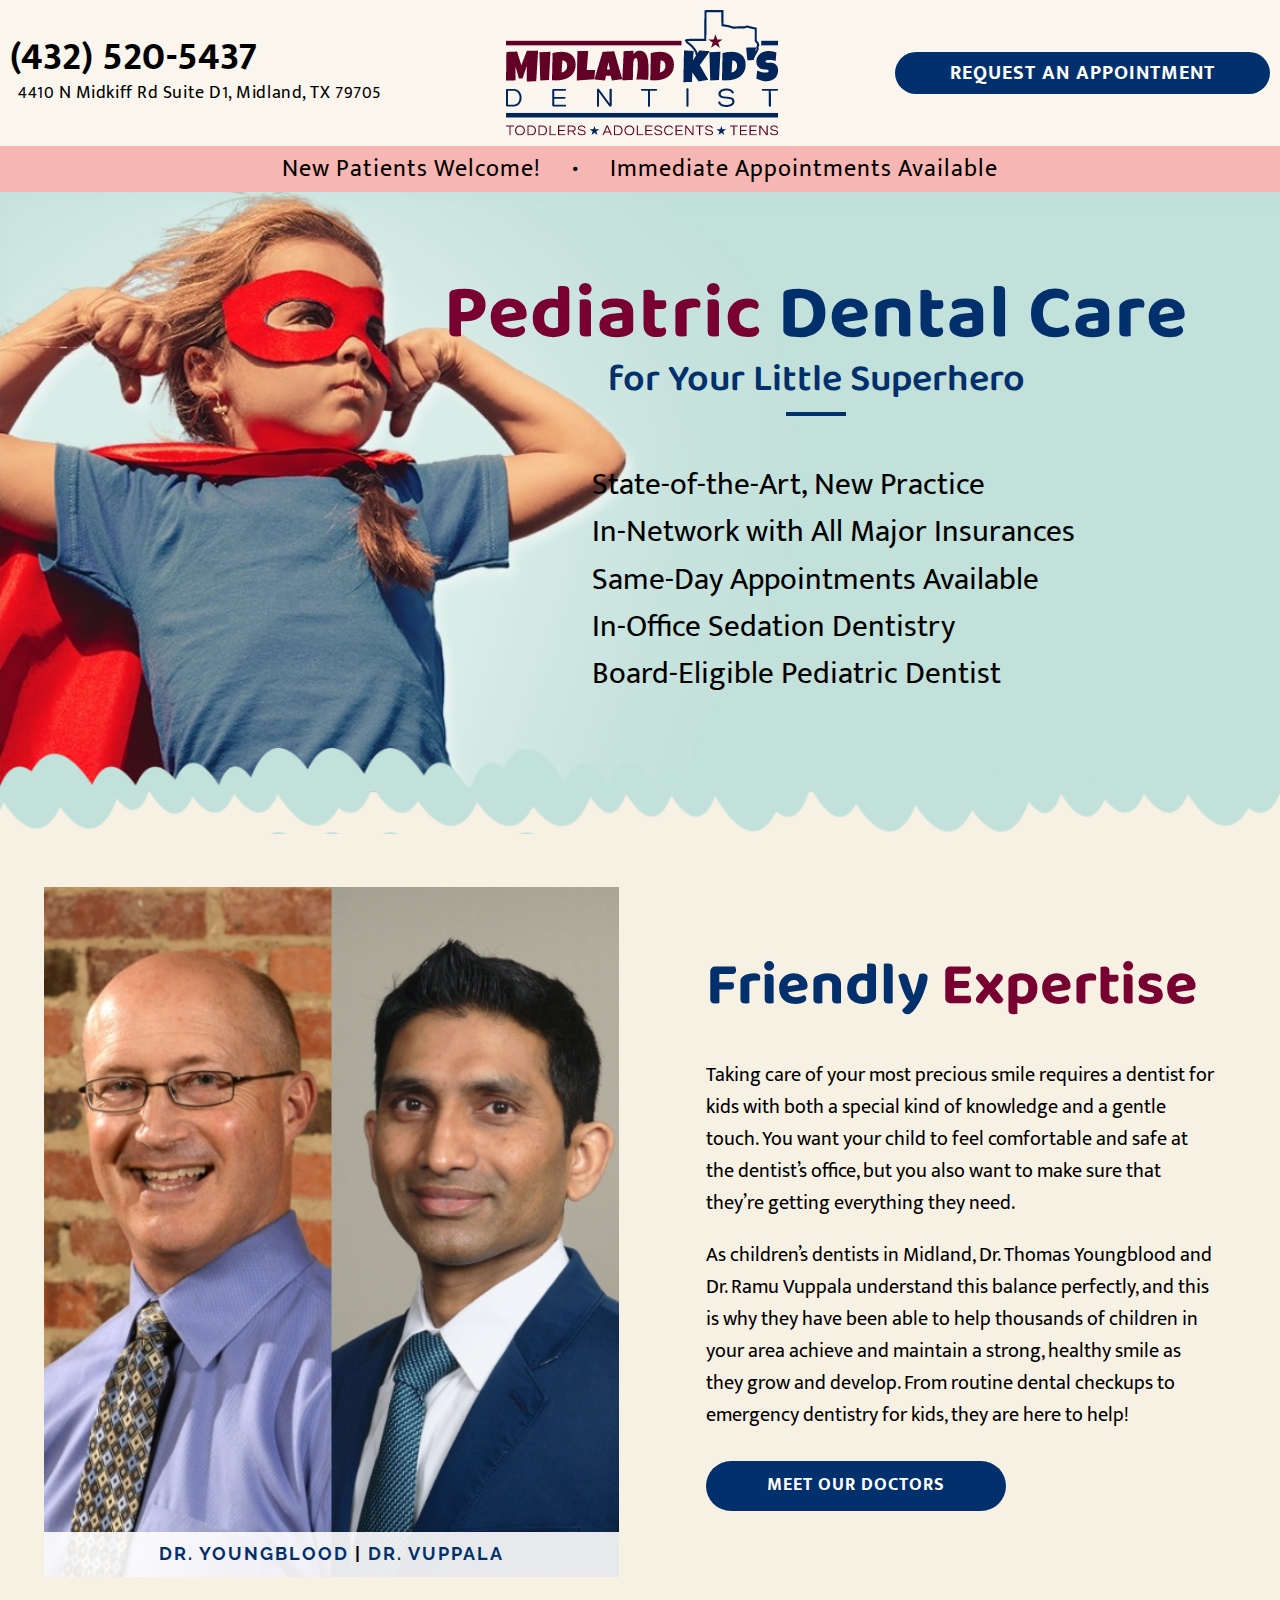
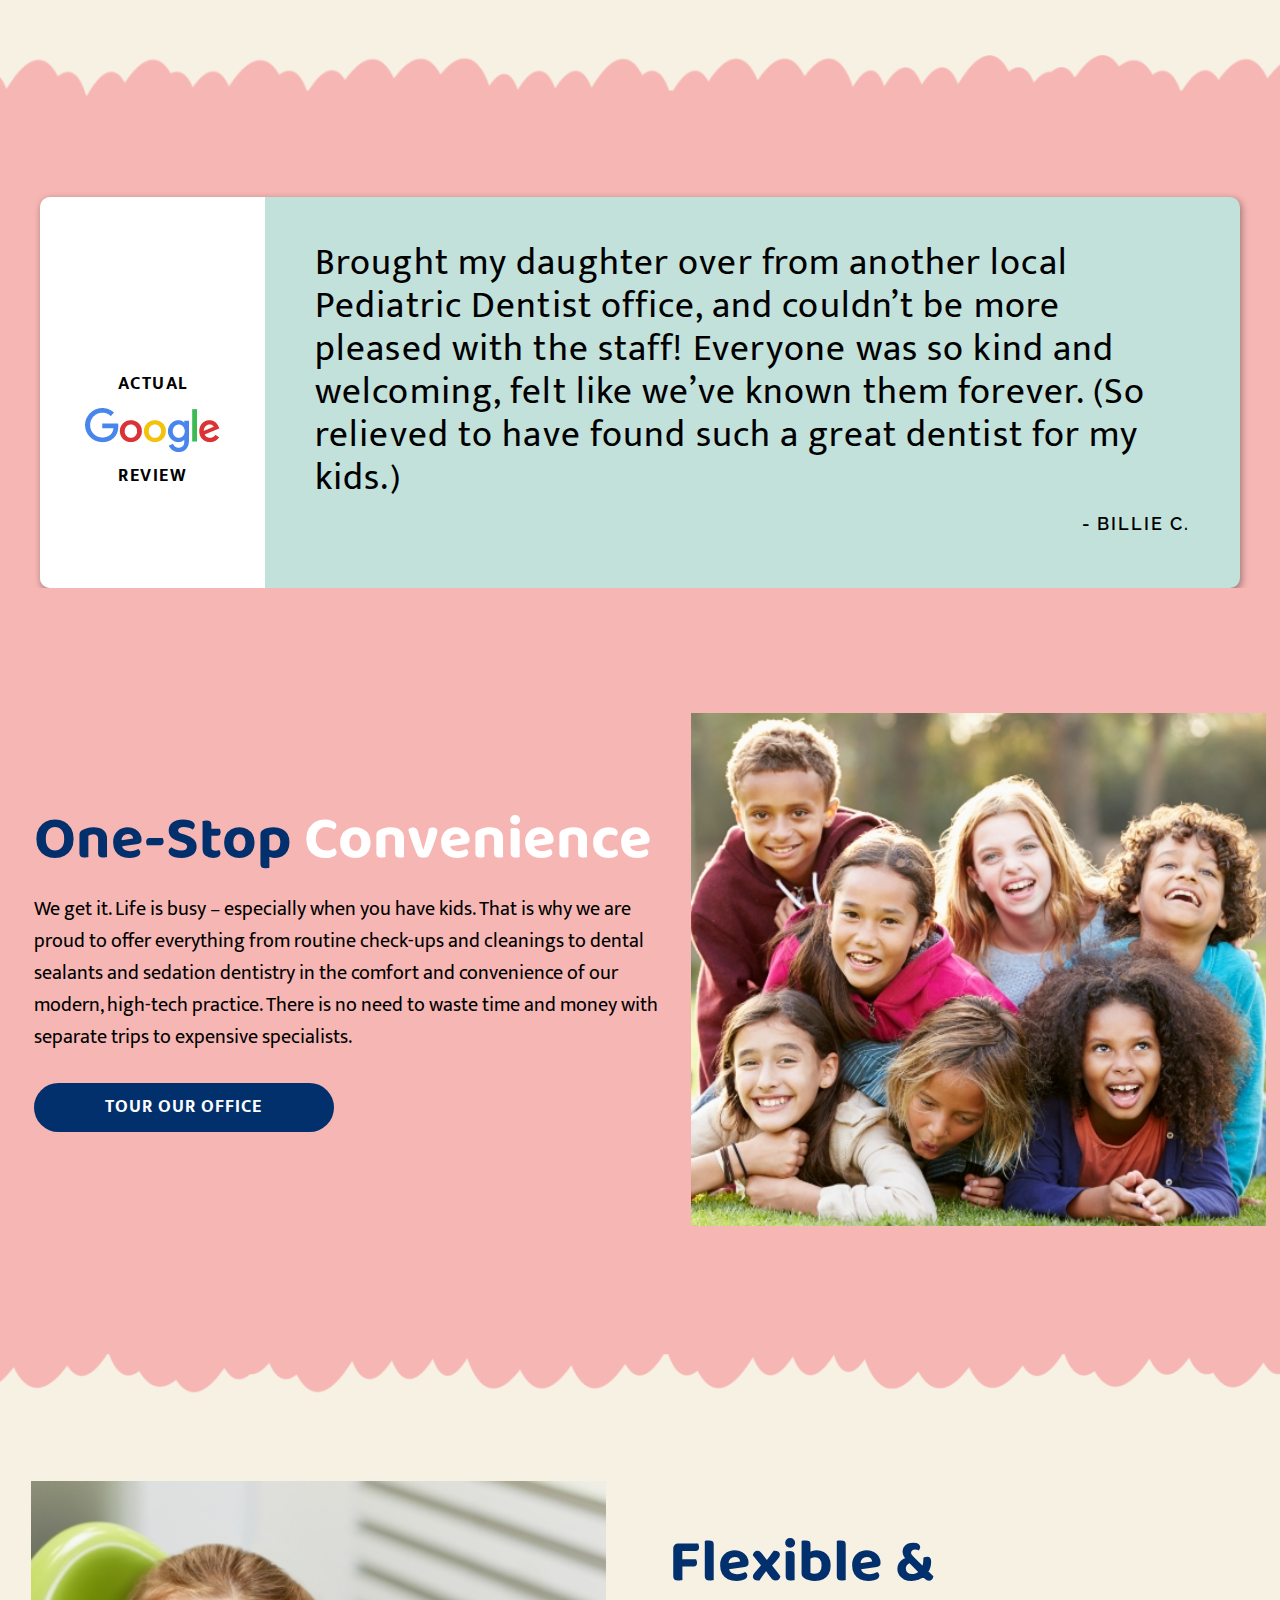
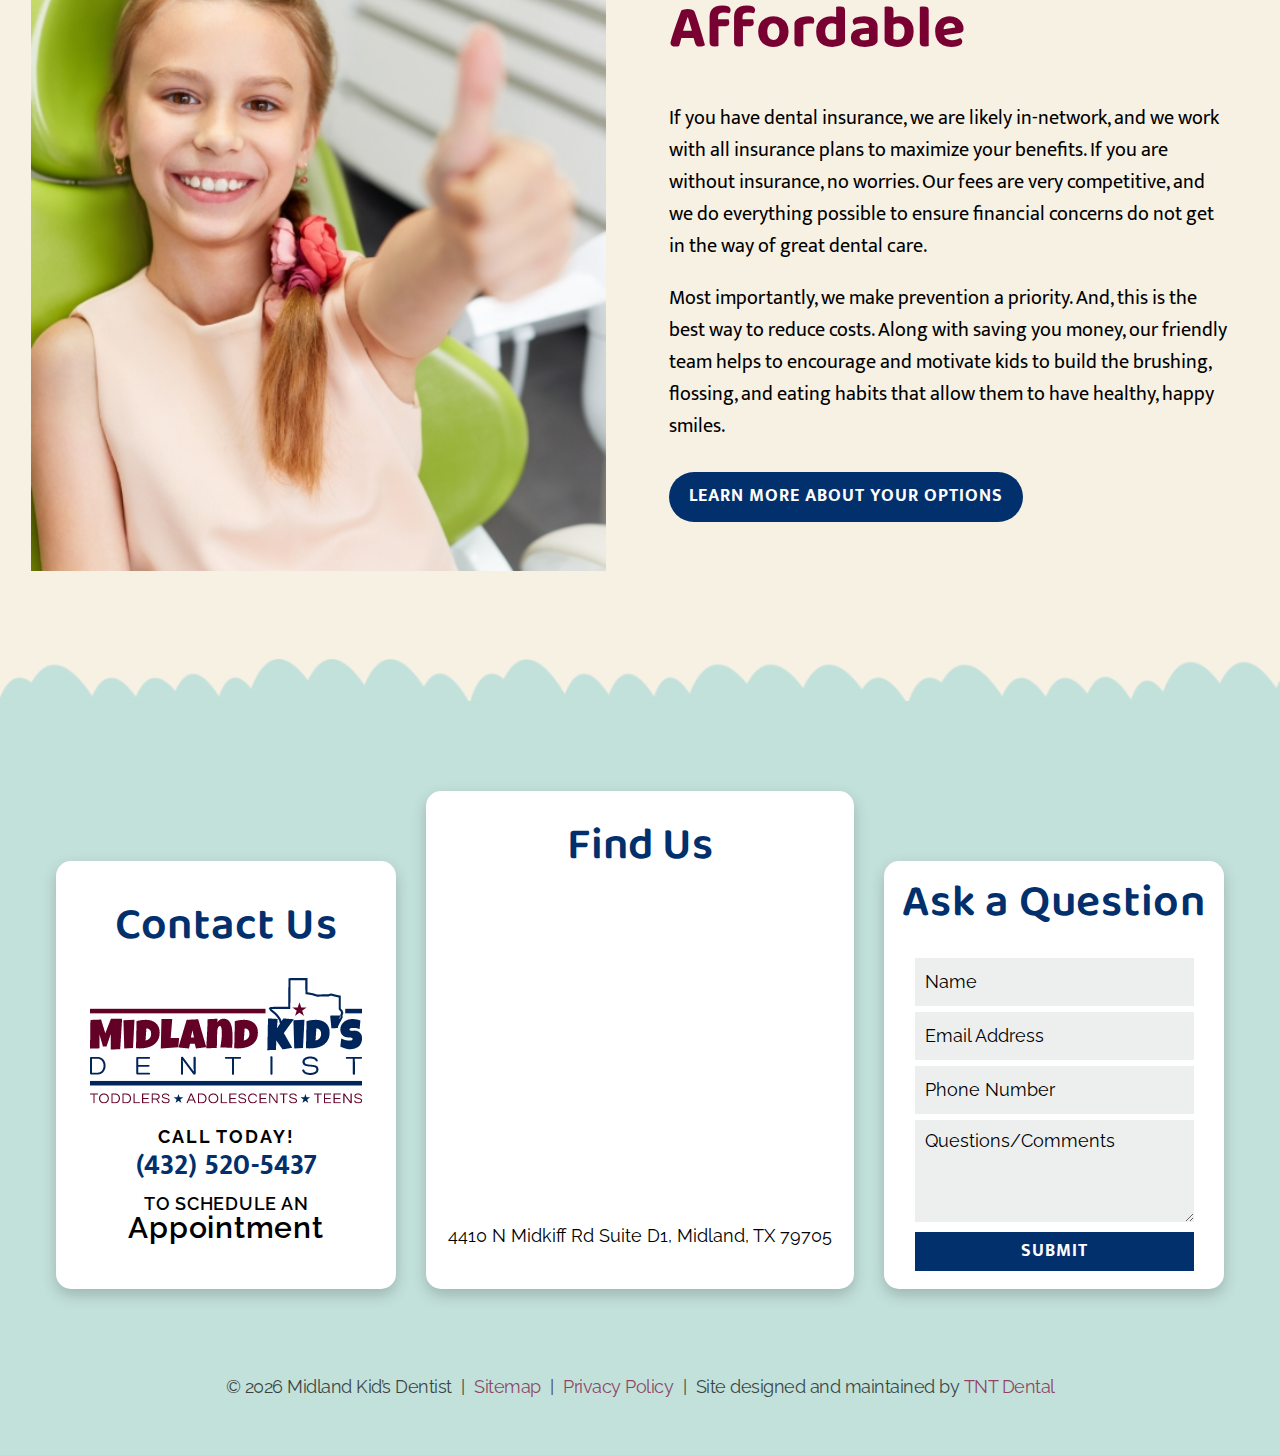
==== commit f0f8dcd6: "qc edits" ====
--- a/index.html
+++ b/index.html
@@ -3,7 +3,7 @@
 <head>
 	<meta http-equiv="Content-Type" content="text/html; charset=utf-8" />
 	<meta content="$var(metaDescription)$" name="Description" />
-	<link href="lp-np-pedi-styles.css" type="text/css" rel="stylesheet">
+	<link href="lp-np-squiggles-styles.css" type="text/css" rel="stylesheet">
 	<title>$var(pageTitle)$</title>
 	<META NAME="ROBOTS" CONTENT="NOINDEX, NOFOLLOW">
 	<link rel="canonical" href="https://$var(siteURL)$/$var(pageURL)$.html" />
@@ -17,17 +17,17 @@
     <link href="https://tntwebsites.com/tnticons/css/fontello.css" rel="stylesheet">
 	<link rel="preconnect" href="https://fonts.googleapis.com">
 	<link rel="preconnect" href="https://fonts.gstatic.com" crossorigin>
-	<link href="https://fonts.googleapis.com/css2?family=Amatic+SC:wght@400;700&family=Raleway:wght@600&family=Roboto:wght@400;700&display=swap" rel="stylesheet">
+	<link href="https://fonts.googleapis.com/css2?family=Baloo+2:wght@600&family=Mukta+Mahee&family=Raleway:wght@600&display=swap" rel="stylesheet">
 </head>
 <body>
      <div id="fixed-tabs">
-         <a href="lp-np-2023-form.html" target="_blank" class="ra">
+         <a href="lp-np-squiggles-2023-form.html" class="ra">
             <span><i class="icon-calendar-1"></i>Request <strong>an Appointment</strong></span>
         </a>
-		<a href="tel:+19059956060" target="_blank">
+		<a href="tel:+14325205437" target="_blank">
             <span><i class="icon-phone"></i><em>Call <strong>Our Office</strong></em></span>
         </a>
-        <a href="https://goo.gl/maps/rUp5nzmk26bmERJz7" target="_blank">
+        <a href="https://maps.app.goo.gl/aNvjSm2saRc8sAUr5" target="_blank">
             <span><i class="icon-location"></i><em>Map <strong>Us</strong></em></span>
         </a>
     </div>
@@ -35,20 +35,19 @@
 	<header>
         <div id="nav" class="split">
              <div id="header-details">
-                <a href="tel:+19059956060" class="phone"><i class="icon-phone"></i>(905) 995-6060</a>
+                <a href="tel:+14325205437" class="phone"><i class="icon-phone"></i>(432) 520-5437</a>
 				<address>
-                    <a class="address" href="https://goo.gl/maps/rUp5nzmk26bmERJz7" target="_blank">
+                    <a class="address" href="https://maps.app.goo.gl/aNvjSm2saRc8sAUr5" target="_blank">
                         <i class="icon-location"></i>
-                        2460 Brock Rd Unit C-203<br>
-Pickering, ON L1V 2P8, Canada
+                        4410 N Midkiff Rd Suite D1, Midland, TX 79705
                     </a>
                  </address>
              </div>
-             <a href="index.html" class="logo"><img src="assets/images/lp-np-2023-logo-header.png" alt="HiFive Kids Dental & Braces logo"></a>
-            <a href="lp-np-2023-form.html" target="_blank" class="btn"><span>Request</span> an Appointment</a>
+             <a href="index.html" class="logo"><img src="assets/images/lp-np-squiggles-2023-logo-header.png" alt="Midland Kid’s Dentist logo"></a>
+            <a href="lp-np-squiggles-2023-form.html" class="btn">Request an Appointment</a>
              <div id="mobile-btns">
-                <a href="tel:+19059956060" class="phone"><span>Call Today!</span>(905) 995-6060</a>
-                <a href="lp-np-2023-form.html" target="_blank" class="btn"><span>Book</span> an Appointment</a>
+                <a href="tel:+14325205437" class="phone"><span>Call Today!</span>(432) 520-5437</a>
+                <a href="lp-np-squiggles-2023-form.html" class="btn"><span>Request</span> an Appointment</a>
              </div>
         </div>
     </header>
@@ -61,18 +60,18 @@
 	<section id="banner">
 		<div class="flex-ed">
 			<article>
-				<h1>Pediatric Dental Specialist</h1>
+				<h1><span>Pediatric</span> Dental Care</h1>
 				<h2>for Your Little Superhero</h2>
 				<ul>
-					<li>State-of-the-Art Practice</li>
+					<li>State-of-the-Art, New Practice</li>
 					<li>In-Network with All Major Insurances</li>
 					<li>Same-Day Appointments Available</li>
 					<li>In-Office Sedation Dentistry</li>
-					<li>Comfortable Dentistry</li>
+					<li>Board-Eligible Pediatric Dentist</li>
 				</ul>
 			</article>
 			<figure>
-				<img alt="little boy in a super man outfit" src="assets/images/lp-np-banner-mobile.png">
+				<img alt="little boy in a super man outfit" src="assets/images/lp-np-squiggles-banner-mobile.png">
 			</figure>
 		</div>
 	</section>
@@ -80,14 +79,17 @@
 <section id="friendly" class="container split even">
 		<article>
 				<h2>Friendly <span>Expertise</span></h2>
-				<p>We want kids to love visiting the dentist! Our pediatric dental specialists are trained in all aspects of children’s dentistry and will provide one on one attention to every child.</p>
-				<p>We want their rapidly changing smiles to be in the hands of true experts.</p>
-				<p>We understand kids, and our entire team has completed advanced training specific to pediatric dentistry. You can trust us to work with you and your kids to build the healthy habits that will lead to a lifetime of smiles.</p>
-				<a href="meet-the-dentist.html" target="_blank" class="btn">Meet Dr. Murad</a>
+				<p>Taking care of your most precious smile requires a dentist for kids with both a special kind of knowledge and a gentle touch. You want your child to feel comfortable and safe at the dentist’s office, but you also want to make sure that they’re getting everything they need.</p>
+				<p>As children’s dentists in Midland, Dr. Thomas Youngblood and Dr. Ramu Vuppala understand this balance perfectly, and this is why they have been able to help thousands of children in your area achieve and maintain a strong, healthy smile as they grow and develop. From routine dental checkups to emergency dentistry for kids, they are here to help!</p>
+				<a href="meet-the-dentists.html" target="_blank" class="btn">Meet Our Doctors</a>
 		</article>
 		<figure>
-				<img src="assets/images/lp-np-split-1.jpg" alt="Doctor Murad">
-				<figcaption>Meet Dr. Murad</figcaption>
+				<img src="assets/images/lp-np-squiggles-split-1.jpg" alt="Doctor Murad">
+				<figcaption>
+					<a href="meet-dr-youngblood.html" target="_blank">Dr. Youngblood</a>
+					<span>|</span>
+					<a href="meet-dr-vuppala.html" target="_blank">Dr. Vuppala</a>
+				</figcaption>
 		</figure>
 </section>
 
@@ -96,12 +98,12 @@
 		<div id="google">
 			<div>
 				<div class="star"></div>
-				<p><span>Actual</span><img src="assets/images/lp-np-google-logo.png" alt="Google logo"><span>Review</span></p>
+				<p><span>Actual</span><img src="assets/images/lp-np-squiggles-google-logo.png" alt="Google logo"><span>Review</span></p>
 			</div>
 		</div>
 		<div class="comment">
-			<p>It’s not just my son who loves this place but I love taking him here as well. They’ve got everything to keep my little one excited going to the dentist. The doctor is sweet and very gentle…Just everything we need to make every visit comfortable and fun.</p>
-			<p class="caption2">- Ponmalar P.</p>
+			<p>Brought my daughter over from another local Pediatric Dentist office, and couldn’t be more pleased with the staff! Everyone was so kind and welcoming, felt like we’ve known them forever. (So relieved to have found such a great dentist for my kids.)</p>
+			<p class="caption2">- Billie C.</p>
 		</div>
 	</div>
 </section>
@@ -111,10 +113,10 @@
 			<article>
 					<h2>One-Stop <span>Convenience</span></h2>
 					<p>We get it. Life is busy – especially when you have kids. That is why we are proud to offer everything from routine check-ups and cleanings to dental sealants and sedation dentistry in the comfort and convenience of our modern, high-tech practice. There is no need to waste time and money with separate trips to expensive specialists.</p>
-					<a href="" target="_blank" class="btn">Tour Our Office</a>
+					<a href="tour-our-office.html" target="_blank" class="btn">Tour Our Office</a>
 			</article>
 			<figure>
-				 <img src="assets/images/lp-np-split-2.jpg" alt="children's dental chair">
+				 <img src="assets/images/lp-np-squiggles-split-2.jpg" alt="children's dental chair">
 			</figure>
 		</div>
 </section>
@@ -124,10 +126,10 @@
 				<h2>Flexible & <span>Affordable</span></h2>
 				 <p>If you have dental insurance, we are likely in-network, and we work with all insurance plans to maximize your benefits. If you are without insurance, no worries. Our fees are very competitive, and we do everything possible to ensure financial concerns do not get in the way of great dental care.</p>
 				 <p>Most importantly, we make prevention a priority. And, this is the best way to reduce costs. Along with saving you money, our friendly team helps to encourage and motivate kids to build the brushing, flossing, and eating habits that allow them to have healthy, happy smiles.</p>
-				<a href="https://woodlandpedo.com/office-policy/" target="_blank" class="btn">Learn more about your options</a>
+				<a href="new-patients.html#payment" target="_blank" class="btn">Learn more about your options</a>
 		</article>
 		<figure>
-				<img src="assets/images/lp-np-split-3.jpg" alt="little girl giving a smile and thumbs up after receiving dental care in Marietta">
+				<img src="assets/images/lp-np-squiggles-split-3.jpg" alt="little girl giving a smile and thumbs up after receiving dental care in Marietta">
 		</figure>
 </section>
 
@@ -136,10 +138,10 @@
 	    <div class="container flex-ed">
 			<article id="services">
 				<h3>Contact Us</h3>
-				<img class="logo" alt="HiFive Kids Dental & Braces logo" src="assets/images/lp-np-2023-logo-footer.png">
+				<img class="logo" alt="Midland Kid’s Dentist logo" src="assets/images/lp-np-squiggles-2023-logo-footer.png">
 				<div id="call">
 					<span>Call Today!</span>
-					<a href="tel:+19059956060" class="phone">(905) 995-6060</a>
+					<a href="tel:+14325205437" class="phone">(432) 520-5437</a>
 				</div>
 				<div>
 					<h3>To Schedule an<br> <span>Appointment</span></h3>
@@ -147,15 +149,14 @@
 			</article>
 			<article id="contact" >
 				<h2>Find Us</h2>
-				<iframe src="https://www.google.com/maps/embed?pb=!1m14!1m8!1m3!1d2876.3310034378505!2d-79.0860604!3d43.8696931!3m2!1i1024!2i768!4f13.1!3m3!1m2!1s0x89d4dfc6361a1401%3A0x641bbe60fb3c281a!2sHiFive%20Kids%20Dental%20and%20Braces!5e0!3m2!1sen!2sus!4v1689699921117!5m2!1sen!2sus" width="400" height="293" style="border:0;" allowfullscreen="" loading="lazy" referrerpolicy="no-referrer-when-downgrade"></iframe>
-				<a href="https://goo.gl/maps/rUp5nzmk26bmERJz7" target="_blank" class="address">
-					2460 Brock Rd Unit C-203<br>
-Pickering, ON L1V 2P8, Canada
+				<iframe src="https://www.google.com/maps/embed?pb=!1m18!1m12!1m3!1d3382.3713314666184!2d-102.12771939999999!3d32.032139!2m3!1f0!2f0!3f0!3m2!1i1024!2i768!4f13.1!3m3!1m2!1s0x86fbd92ff349806b%3A0xbaa44f3ac0faa891!2sMidland%20Kid&#39;s%20Dentist!5e0!3m2!1sen!2sus!4v1696349426576!5m2!1sen!2sus" width="400" height="293" style="border:0;" allowfullscreen="" loading="lazy" referrerpolicy="no-referrer-when-downgrade"></iframe>
+				<a href="https://maps.app.goo.gl/aNvjSm2saRc8sAUr5" target="_blank" class="address">
+					4410 N Midkiff Rd Suite D1, Midland, TX 79705
 				</a>
 			</article>
 			<article id="footer-form">
 				<h3>Ask a Question</h3>
-				<form class="simple" method="post" action="https://tnt-adder.herokuapp.com/submit/ad67c9cd-9216-42e3-88fb-5724393051af">
+				<form class="simple" method="post" action="https://tnt-adder.herokuapp.com/submit/ac5683fb-bd3f-471b-abc1-5327526234e7">
 					<input type="text" name="name" required="true" placeholder="Name" />
 					<input type="email" name="email" required="true" placeholder="Email Address" />
 					<input type="text" name="phone" required="true" placeholder="Phone Number" />
@@ -168,12 +169,12 @@
         </div>
 
         <div class="copy">
-			© <span id="copyDate"></span> HiFive Kids Dental & Braces <span>|</span> <a href="sitemap.html">Sitemap</a> <span>|</span> <a href="privacy-policy.html">Privacy Policy</a> <span>|</span> Site designed and maintained by
+			© <span id="copyDate"></span> Midland Kid’s Dentist <span>|</span> <a href="sitemap.html">Sitemap</a> <span>|</span> <a href="privacy-policy.html">Privacy Policy</a> <span>|</span> Site designed and maintained by
             <a href="https://www.tntdental.com" target="_blank">TNT Dental</a>
         </div>
     </footer>
 
-    <script src="assets/js/lp-np-pedi-2023.js"></script>
+    <script src="assets/js/lp-np-squiggles-2023.js"></script>
 
 </body>
 </html>--- a/lp-np-squiggles-styles.css
+++ b/lp-np-squiggles-styles.css
@@ -0,0 +1,2354 @@
+.progress, sub, sup {
+  vertical-align: baseline;
+}
+
+.block, .elem-left, .elem-right, article, aside, details, figcaption, figure, footer, header, hr, main, menu, nav, section, summary {
+  display: block;
+}
+
+hr, sub, sup {
+  position: relative;
+}
+
+body, figure {
+  margin: 0;
+}
+
+button, hr, input, select {
+  overflow: visible;
+}
+
+[type=checkbox], [type=radio], legend {
+  box-sizing: border-box;
+  padding: 0;
+}
+
+html {
+  font-family: sans-serif;
+  -webkit-text-size-adjust: 100%;
+  -moz-text-size-adjust: 100%;
+  text-size-adjust: 100%;
+  box-sizing: border-box;
+  font-size: 100%;
+}
+
+audio, canvas, progress, video {
+  display: inline-block;
+}
+
+audio:not([controls]) {
+  display: none;
+  height: 0;
+}
+
+[hidden], template {
+  display: none;
+}
+
+a {
+  background-color: transparent;
+}
+
+a:active, a:hover {
+  outline-width: 0;
+}
+
+abbr[title] {
+  border-bottom: none;
+  text-decoration: underline;
+  -webkit-text-decoration: underline dotted;
+  text-decoration: underline dotted;
+}
+
+b, strong {
+  font-weight: 700;
+}
+
+dfn {
+  font-style: italic;
+}
+
+h1 {
+  font-size: 2em;
+  margin: 0 0 0.67em;
+}
+
+mark {
+  background-color: #ff0;
+  color: #000;
+}
+
+small {
+  font-size: 80%;
+}
+
+sub, sup {
+  font-size: 60%;
+  line-height: 0;
+}
+
+sub {
+  bottom: -0.25em;
+}
+
+sup {
+  top: -0.45em;
+}
+
+img {
+  border-style: none;
+}
+
+svg:not(:root) {
+  overflow: hidden;
+}
+
+code, kbd, pre, samp {
+  font-family: monospace, monospace;
+  font-size: 1em;
+}
+
+hr {
+  box-sizing: content-box;
+  height: 0;
+  border: 0;
+}
+
+button, input, select, textarea {
+  font: inherit;
+  line-height: initial;
+  margin: 0;
+}
+
+optgroup {
+  font-weight: 700;
+}
+
+button, select {
+  text-transform: none;
+}
+
+[type=button], [type=reset], [type=submit], button {
+  cursor: pointer;
+}
+
+[disabled] {
+  cursor: default;
+}
+
+[type=reset], [type=submit], button, html [type=button] {
+  -webkit-appearance: button;
+  -moz-appearance: button;
+  appearance: button;
+  border: 0;
+}
+
+button::-moz-focus-inner, input::-moz-focus-inner {
+  border: 0;
+  padding: 0;
+}
+
+button:-moz-focusring, input:-moz-focusring {
+  outline: ButtonText dotted 1px;
+}
+
+fieldset {
+  border: 1px solid silver;
+  margin: 0 2px;
+  padding: 0.35em 0.625em 0.75em;
+}
+
+legend {
+  color: inherit;
+  display: table;
+  max-width: 100%;
+  white-space: normal;
+}
+
+textarea {
+  overflow: auto;
+}
+
+[type=number]::-webkit-inner-spin-button, [type=number]::-webkit-outer-spin-button {
+  height: auto;
+}
+
+[type=search] {
+  -webkit-appearance: textfield;
+  -moz-appearance: textfield;
+  appearance: textfield;
+}
+
+[type=search]::-webkit-search-cancel-button, [type=search]::-webkit-search-decoration {
+  -webkit-appearance: none;
+  appearance: none;
+}
+
+*, ::before, ::after {
+  box-sizing: border-box;
+  -webkit-font-smoothing: antialiased;
+  -moz-osx-font-smoothing: grayscale;
+}
+
+.clearfix:before, .clearfix:after {
+  display: table;
+  content: " ";
+}
+
+.clearfix:after {
+  clear: both;
+}
+
+address {
+  font-style: normal !important;
+}
+
+img {
+  max-width: 100%;
+  display: block;
+  margin: 0 auto;
+}
+
+.icon-gplus:before {
+  margin-left: -1px !important;
+}
+
+.page_index main, .page_index > hr {
+  display: none !important;
+}
+
+a, ::before, ::after, img, figure, article, li, #fixed-tabs, #header, #banner, h1, h2, h3, h4, h5, h6, .btn, .btn-alt, .btn:before, .btn-alt:before {
+  transition: all 0.2s;
+}
+
+i {
+  display: inline;
+}
+
+*, ::before, ::after {
+  box-sizing: border-box;
+  -webkit-font-smoothing: antialiased;
+  -moz-osx-font-smoothing: grayscale;
+}
+
+[class*=" icon-"]:before, [class^=icon-]:before {
+  line-height: 1 !important;
+  display: block !important;
+}
+
+.clearfix:before, .clearfix:after {
+  display: table;
+  content: " ";
+}
+
+.clearfix:after {
+  clear: both;
+}
+
+.shadow {
+  box-shadow: 0 0 3px #000;
+}
+
+img {
+  max-width: 100%;
+}
+
+a, .btn {
+  cursor: pointer;
+}
+
+header {
+  z-index: 99;
+}
+
+footer {
+  z-index: 100;
+}
+
+.animated {
+  animation-duration: 2s;
+  animation-fill-mode: both;
+}
+@keyframes slideIn {
+  from {
+    transform: translate3d(0, -100%, 0);
+  }
+  to {
+    transform: translate3d(0, 0, 0);
+  }
+}
+.animated {
+  animation-duration: 1s;
+  animation-fill-mode: both;
+}
+
+.animated.infinite {
+  animation-iteration-count: infinite;
+}
+
+.pulse {
+  animation-name: pulse;
+}
+@keyframes pulse {
+  from {
+    transform: scale3d(1, 1, 1);
+  }
+  50% {
+    transform: scale3d(1.05, 1.05, 1.05);
+  }
+  to {
+    transform: scale3d(1, 1, 1);
+  }
+}
+.fadeIn {
+  animation-name: fadeIn;
+}
+@keyframes fadeIn {
+  from {
+    opacity: 0;
+  }
+  to {
+    opacity: 1;
+  }
+}
+.fadeInDown {
+  animation-name: fadeInDown;
+}
+@keyframes fadeInDown {
+  from {
+    opacity: 0;
+    transform: translate3d(0, -100%, 0);
+  }
+  to {
+    opacity: 1;
+    transform: none;
+  }
+}
+.fadeInLeft {
+  animation-name: fadeInLeft;
+}
+@keyframes fadeInLeft {
+  from {
+    opacity: 0;
+    transform: translate3d(-100%, 0, 0);
+  }
+  to {
+    opacity: 1;
+    transform: none;
+  }
+}
+.fadeInRight {
+  animation-name: fadeInRight;
+}
+@keyframes fadeInRight {
+  from {
+    opacity: 0;
+    transform: translate3d(100%, 0, 0);
+  }
+  to {
+    opacity: 1;
+    transform: none;
+  }
+}
+.fadeInUp {
+  animation-name: fadeInUp;
+}
+@keyframes fadeInUp {
+  from {
+    opacity: 0;
+    transform: translate3d(0, 100%, 0);
+  }
+  to {
+    opacity: 1;
+    transform: none;
+  }
+}
+.fadeOut {
+  animation-name: fadeOut;
+}
+@keyframes fadeOut {
+  from {
+    opacity: 1;
+  }
+  to {
+    opacity: 0;
+  }
+}
+.zoomIn {
+  animation-name: zoomIn;
+}
+@keyframes zoomIn {
+  from {
+    opacity: 0;
+    transform: scale3d(0.3, 0.3, 0.3);
+  }
+  50% {
+    opacity: 1;
+  }
+}
+.slideInDown {
+  animation-name: slideInDown;
+}
+@keyframes slideInDown {
+  from {
+    transform: translate3d(0, -100%, 0);
+    visibility: visible;
+  }
+  to {
+    transform: translate3d(0, 0, 0);
+  }
+}
+.slideInLeft {
+  animation-name: slideInLeft;
+}
+@keyframes slideInLeft {
+  from {
+    transform: translate3d(-100%, 0, 0);
+    visibility: visible;
+  }
+  to {
+    transform: translate3d(0, 0, 0);
+  }
+}
+.slideInRight {
+  animation-name: slideInRight;
+}
+@keyframes slideInRight {
+  from {
+    transform: translate3d(100%, 0, 0);
+    visibility: visible;
+  }
+  to {
+    transform: translate3d(0, 0, 0);
+  }
+}
+.slideInUp {
+  animation-name: slideInUp;
+}
+@keyframes slideInUp {
+  from {
+    transform: translate3d(0, 100%, 0);
+    visibility: visible;
+  }
+  to {
+    transform: translate3d(0, 0, 0);
+  }
+}
+.flex-ed, .col-flex-ed {
+  display: flex;
+}
+
+.flex-ed {
+  flex-direction: row;
+}
+
+.col-flex-ed {
+  flex-flow: column;
+}
+
+star {
+  line-height: 1.5;
+  margin: 7px auto;
+  display: block;
+}
+
+star:after {
+  font-size: 26px;
+  font-family: "fontello";
+  font-weight: 400;
+  margin: 0;
+  font-style: normal;
+  content: "\e80f\e80f\e80f\e80f\e80f";
+  color: #fcd800;
+  padding: 0 10px;
+}
+
+#fixed-tabs {
+  position: fixed;
+  bottom: 0;
+  right: 0;
+  width: 100%;
+  text-align: center;
+  line-height: 1;
+  display: flex;
+  z-index: 9999;
+}
+#fixed-tabs a {
+  font-size: 13px;
+  color: #fff;
+  font-weight: 700;
+  text-transform: uppercase;
+  padding: 14px 0;
+  flex: 1;
+  background-color: #780131;
+}
+#fixed-tabs a:nth-of-type(odd) {
+  background-color: #02306D;
+}
+#fixed-tabs a::nth-of-type(even) {
+  background-color: #202426;
+}
+#fixed-tabs .ra {
+  flex: 2;
+}
+#fixed-tabs em {
+  font-style: normal;
+}
+
+@media (min-width: 1031px) {
+  #fixed-tabs {
+    display: none;
+  }
+  #fixed-tabs .ra {
+    flex: 2;
+  }
+}
+@media (max-width: 1030px) {
+  #fixed-tabs i {
+    display: inline-block;
+    font-size: 16px;
+    display: inline-block;
+    margin-right: 5px;
+  }
+  footer {
+    margin-bottom: 42px !important;
+  }
+}
+@media (max-width: 600px) {
+  #fixed-tabs strong {
+    display: none;
+  }
+}
+html {
+  overflow-x: hidden;
+}
+
+body {
+  overflow-x: hidden;
+  position: relative;
+  background: #F7F1E4;
+  text-align: center;
+  color: #000;
+  font: 400 18px/26px "Raleway", sans-serif;
+}
+
+p {
+  color: #000;
+  font: 400 20px/1.6 "Mukta Mahee", sans-serif;
+}
+
+a {
+  display: inline-block;
+  text-decoration: none;
+  cursor: pointer;
+  color: #02306D;
+}
+
+a:hover {
+  color: #F6B6B4;
+}
+
+h1, h2 h3, h4, h5, h6 {
+  font-family: "Baloo 2", cursive;
+  text-align: center;
+}
+
+h1 {
+  margin: 0;
+  color: #fff;
+  font: 700 45px/1.3 "Raleway", sans-serif;
+  letter-spacing: 1.1px;
+}
+
+h2 {
+  font: 700 60px/1.1 "Baloo 2", cursive, sans-serif;
+  color: #02306D;
+  margin: 10px 0 40px;
+}
+
+h3, .h3 {
+  font: 300 24px/1 "Baloo 2", cursive;
+  color: #0F0D0D;
+  margin: 15px auto 10px;
+  letter-spacing: 0.75px;
+}
+
+main ul {
+  list-style: none;
+  padding: 0;
+  margin: 10px auto;
+  text-align: left;
+  display: table;
+}
+main ul li {
+  position: relative;
+  padding-left: 35px;
+  font-size: 24px;
+  line-height: 1.2;
+  margin: 10px auto;
+}
+main ul li:before {
+  content: "\e832";
+  font-family: fontello;
+  position: absolute;
+  left: 0;
+  top: 0;
+  color: #000;
+}
+
+.star:before {
+  font-size: 28px;
+  font-family: "fontello";
+  font-weight: 400;
+  margin: 0;
+  font-style: normal;
+  content: "\e80f\e80f\e80f\e80f\e80f";
+  color: #febb21;
+  letter-spacing: 8.4px;
+}
+
+.btn, .btn-alt {
+  text-transform: uppercase;
+  color: #fff;
+  position: relative;
+  display: inline-block;
+  cursor: pointer;
+  padding: 15px 20px;
+  text-align: center;
+  background-color: #02306D;
+  min-width: 300px;
+  font: 700 18px/1.1 "Mukta Mahee", sans-serif;
+  letter-spacing: 1px;
+  border-radius: 30px;
+}
+.btn span, .btn-alt span {
+  text-transform: uppercase;
+  font-size: 30px;
+  vertical-align: middle;
+  letter-spacing: 2.95px;
+}
+.btn:hover, .btn-alt:hover {
+  background-color: #780131;
+  color: #fff;
+}
+
+header {
+  position: relative;
+  padding: 0;
+  z-index: 100;
+  background-color: #FAF6EE;
+}
+header address {
+  padding: 0 8px;
+}
+header .address {
+  display: flex;
+  color: #000;
+  font-size: 18px;
+  line-height: 1.25;
+  text-align: left;
+  font-family: "Mukta Mahee", sans-serif;
+  font-weight: 400;
+  letter-spacing: 0.55px;
+  margin-top: 10px;
+}
+header .address:hover {
+  color: #780131;
+}
+header .address i:before {
+  color: #02306D;
+  font-size: 22px;
+  margin-left: -10px;
+  margin-right: 15px;
+}
+header #nav {
+  display: flex;
+  max-width: 1350px;
+  justify-content: space-between;
+  margin: auto;
+  align-items: center;
+  padding: 10px;
+}
+header #nav .btn {
+  margin: 0;
+  text-transform: none;
+  align-items: center;
+  justify-content: center;
+  text-transform: uppercase;
+  padding: 10px;
+  font-size: 20px;
+  min-width: 375px;
+  display: flex;
+  color: #fff;
+  font-weight: 700;
+  border-radius: 30px;
+}
+header #nav .btn span {
+  margin: auto 5px;
+  text-transform: uppercase;
+  display: block;
+  font-weight: 700;
+  letter-spacing: 1.5px;
+  font-size: 26px;
+}
+header #nav .btn i:before {
+  margin-right: 10px;
+}
+header #nav .btn:hover {
+  background-color: #780131;
+  color: #fff;
+}
+header #nav .phone:hover {
+  color: #780131;
+}
+header #nav #mobile-btns {
+  width: 100%;
+  display: flex;
+}
+header #nav #mobile-btns > * {
+  flex: 1;
+}
+header #nav #mobile-btns .btn {
+  display: flex;
+  flex-wrap: wrap;
+  padding: 10px;
+  min-width: auto;
+  justify-content: center;
+  border-radius: 0;
+  font-size: 16px;
+  text-transform: uppercase;
+  color: #fff;
+}
+header #nav #mobile-btns .btn span {
+  width: 100%;
+  font-size: 28px;
+}
+header #nav #mobile-btns .phone, header #nav #mobile-btns .btn {
+  display: flex;
+  flex-wrap: wrap;
+  justify-content: center;
+  align-content: center;
+}
+header #nav #mobile-btns .phone span, header #nav #mobile-btns .btn span {
+  width: 100%;
+}
+header #nav #mobile-btns .phone {
+  background-color: #780131;
+  color: #fff;
+  font-size: 21px;
+  line-height: 1.3;
+  font-family: "Mukta Mahee", sans-serif;
+}
+header #nav #mobile-btns .phone span {
+  text-transform: uppercase;
+  font-size: 16px;
+  font-weight: 700;
+  letter-spacing: 1px;
+  color: #fff;
+  font-family: "Mukta Mahee", sans-serif;
+}
+header #nav #mobile-btns #mobile-special .container {
+  margin: 10px 0;
+  border-top: 2px solid #AFB1B1;
+  border-bottom: 2px solid #AFB1B1;
+  padding: 5px;
+}
+header #nav #mobile-btns #mobile-special .container h4 {
+  color: #780131;
+  font-size: 22px;
+  margin: 0;
+}
+header #nav #mobile-btns #mobile-special .container small {
+  text-transform: uppercase;
+  font-size: 14px;
+  letter-spacing: 0.7px;
+  font-weight: 700;
+}
+
+.fix-nav header {
+  position: fixed;
+  width: 100%;
+  left: 0;
+  top: 0;
+  right: 0;
+  animation-duration: 0.8s;
+  animation-fill-mode: both;
+  animation-name: slideIn;
+  z-index: 110;
+  box-shadow: 0 3px 7px rgba(0, 0, 0, 0.35);
+}
+.fix-nav header .logo {
+  margin-bottom: 0;
+}
+
+.phone {
+  display: flex;
+  font: 700 41px/30px "Mukta Mahee", sans-serif;
+  color: #000;
+}
+.phone span {
+  display: block;
+  color: #000;
+  font-size: 14px;
+  font-weight: 700;
+  text-transform: uppercase;
+  font-family: "Baloo 2", cursive;
+}
+.phone:hover {
+  color: #000;
+}
+.phone i {
+  display: flex;
+  align-items: center;
+}
+.phone i:before {
+  color: #02306D;
+  font-size: 22px;
+  margin-left: 0px;
+  margin-right: 15px;
+}
+
+#safe-bar {
+  background-color: #F6B6B4;
+  font-weight: 400;
+  flex-wrap: wrap;
+  display: flex;
+  justify-content: center;
+  font-size: 24px;
+  color: #000;
+  padding: 10px;
+  text-align: center;
+  letter-spacing: 1px;
+}
+#safe-bar div {
+  margin: 0 30px;
+}
+#safe-bar span {
+  font-family: "Mukta Mahee", sans-serif;
+}
+
+.pho {
+  display: flex;
+  color: #000;
+  font: 700 37px/30px "Raleway", sans-serif;
+}
+.pho span {
+  display: block;
+  color: #FFF;
+  font-size: 14px;
+  font-weight: 500;
+  text-transform: uppercase;
+  font-family: "Raleway", sans-serif;
+}
+.pho:hover {
+  color: #000;
+}
+.pho i {
+  display: flex;
+  align-items: center;
+}
+.pho i:before {
+  color: #02306D;
+  font-size: 22px;
+  margin-left: 0px;
+  margin-right: 15px;
+}
+
+.split {
+  display: flex;
+  justify-content: space-around;
+  align-items: center;
+  max-width: 1260px;
+  margin: 75px auto;
+}
+.split article {
+  margin: 10px;
+  padding: 10px;
+  flex: 0 1 530px;
+  text-align: left;
+}
+.split article p, .split article h2 {
+  text-align: left;
+}
+.split .btn {
+  margin: 10px 0;
+}
+.split figure {
+  flex: 0 1 50%;
+  position: relative;
+  max-width: 575px;
+}
+.split figure figcaption {
+  background-color: rgba(255, 255, 255, 0.9);
+  color: #000;
+  width: 100%;
+  font-size: 18px;
+  font-weight: 700;
+  letter-spacing: 2px;
+  padding: 5px;
+  line-height: 1.94;
+  text-transform: uppercase;
+  position: absolute;
+  bottom: 20px;
+  z-index: 10;
+}
+.split figure img {
+  position: relative;
+  z-index: 3;
+  padding: 20px 0;
+  width: 100%;
+}
+.split.even figure {
+  order: -1;
+}
+.split.even figure:after {
+  right: 20px;
+}
+
+.covid {
+  background-color: #f8d513;
+  text-align: center;
+  padding: 10px;
+  color: #000;
+  font-weight: 700;
+  font-size: 22px;
+  display: block;
+  margin: auto;
+  line-height: 1.1;
+}
+.covid:hover {
+  background-color: #F6B6B4;
+  color: #fff;
+}
+
+#banner {
+  position: relative;
+  margin: 0 auto;
+  height: 600px;
+  padding: 0;
+  justify-content: space-around;
+  background-image: url(assets/images/lp-np-squiggles-banner-bkg.jpg);
+  background-repeat: no-repeat;
+  background-size: cover;
+}
+#banner:after {
+  content: "";
+  position: absolute;
+  bottom: -42px;
+  background-image: url(assets/images/lp-np-blue-squiggle.png);
+  background-size: contain;
+  height: 86px;
+  width: 100%;
+  left: 0;
+  padding: 30px 0;
+}
+#banner .flex-ed {
+  overflow: hidden;
+  height: 100%;
+}
+#banner .flex-ed figure {
+  position: relative;
+  flex: 0 1 50%;
+  display: none;
+}
+#banner .flex-ed figure figcaption {
+  padding: 10px;
+  background-color: rgba(255, 255, 255, 0.8);
+}
+#banner .flex-ed figure figcaption a {
+  text-transform: uppercase;
+  color: #000;
+  font-weight: 700;
+  letter-spacing: 2px;
+}
+#banner .flex-ed figure figcaption a:hover {
+  color: #02306D;
+}
+#banner .flex-ed figure img {
+  width: 100%;
+}
+#banner .flex-ed article {
+  margin: auto 5% auto auto;
+  z-index: 1;
+  flex: 0 1 800px;
+  align-self: center;
+}
+#banner .flex-ed article small {
+  font-size: 30px;
+}
+#banner .flex-ed article h1 {
+  line-height: 1.15;
+  font-size: 76px;
+  align-items: center;
+  justify-content: center;
+  color: #02306D;
+  display: flex;
+  flex-wrap: wrap;
+  font-family: "Baloo 2", cursive;
+}
+#banner .flex-ed article h1 span {
+  margin-right: 15px;
+  color: #780131;
+}
+#banner .flex-ed article h2 {
+  font-weight: 600;
+  font-family: "Baloo 2", cursive;
+  padding-bottom: 15px;
+  font-size: 38px;
+  display: flex;
+  flex-wrap: wrap;
+  position: relative;
+  justify-content: center;
+  margin-top: 0;
+  color: #02306D;
+}
+#banner .flex-ed article h2:after {
+  content: "";
+  width: 60px;
+  height: 4px;
+  background-color: #02306D;
+  position: absolute;
+  bottom: 0;
+}
+#banner .flex-ed article ul li {
+  font-size: 31px;
+  font-weight: 400;
+  font-family: "Mukta Mahee", sans-serif;
+}
+#banner .flex-ed article ul li:before {
+  color: #780131;
+  left: -18px;
+}
+#banner .flex-ed article > div {
+  font: 400 25px/41px "Raleway", sans-serif;
+  color: #fff;
+  letter-spacing: 2.3px;
+  text-align: center;
+  margin: 40px auto 0;
+  padding: 5px 0;
+}
+#banner .flex-ed article > div span {
+  display: block;
+  letter-spacing: 3.6px;
+  font: 400 55px/0.9 "Raleway", sans-serif;
+  margin: 0 auto 5px;
+  display: block;
+  letter-spacing: 5.5px;
+}
+#banner .flex-ed article #banner-imgs {
+  display: flex;
+  margin-top: 10px;
+  flex-wrap: wrap;
+}
+
+#friendly {
+  margin: 75px auto 100px;
+}
+
+.caption {
+  background-color: rgba(255, 255, 255, 0.8);
+  position: absolute;
+  left: 20%;
+  transform: translateX(-20%);
+  bottom: 20px;
+  color: #02306D;
+  padding: 8px 10px;
+  width: 100%;
+  line-height: 1.3;
+  max-width: 240px;
+  letter-spacing: 0.1em;
+  font-size: 16px;
+  text-transform: uppercase;
+  letter-spacing: 0.1em;
+}
+.caption a {
+  color: #fff;
+  font-weight: 500;
+}
+.caption a:hover {
+  color: #F6B6B4;
+}
+.caption span {
+  margin: 0 10px;
+}
+
+#friendly figure:after {
+  left: auto;
+  right: 20px;
+}
+#friendly figure figcaption a:hover {
+  color: #780131;
+}
+#friendly article h2 span {
+  color: #780131;
+}
+
+#reviews {
+  background-color: #F6B6B4;
+  padding: 100px 0 0;
+  position: relative;
+}
+#reviews:before {
+  content: "";
+  position: absolute;
+  top: -42px;
+  background-image: url(assets/images/lp-np-pink-squiggle-top.png);
+  background-size: contain;
+  background-repeat: no-repeat;
+  height: 86px;
+  width: 100%;
+  left: 0;
+  padding: 30px 0;
+}
+#reviews #review-container {
+  position: relative;
+  background-color: #C3E1DB;
+  box-shadow: 1.6px 2.5px 7px rgba(7, 8, 8, 0.35);
+  max-width: 1200px;
+  color: #000;
+  align-items: center;
+  padding: 0;
+  margin: auto;
+  flex-wrap: nowrap;
+  border-radius: 10px;
+}
+#reviews #review-container #google {
+  background-color: #fff;
+  flex: 0 1 225px;
+  align-self: stretch;
+  text-align: center;
+  display: flex;
+  flex-direction: column;
+  justify-content: center;
+  border-radius: 10px 0 0 10px;
+}
+#reviews #review-container #google img {
+  padding: 5px 0;
+}
+#reviews #review-container #google > div {
+  margin: 70px auto 30px;
+  padding: 5px 25px;
+}
+#reviews #review-container #google p {
+  color: #02306D;
+  line-height: 37px;
+  display: block;
+  margin-top: 25px;
+  font-size: 18px;
+  color: #000;
+  letter-spacing: 1.5px;
+  text-transform: uppercase;
+  font-weight: 700;
+}
+#reviews #review-container #google .review-stamp {
+  position: absolute;
+  top: -50px;
+  left: -50px;
+}
+#reviews #review-container .comment {
+  flex: 1 1 780px;
+  padding: 35px 50px 45px;
+  text-align: left;
+  margin: auto;
+}
+#reviews #review-container .comment p {
+  font: 400 37px/43px "Mukta Mahee", sans-serif;
+  margin-top: 0;
+  margin-top: 10px;
+  margin-bottom: 10px;
+  color: #000;
+  letter-spacing: 0.03em;
+}
+#reviews #review-container .comment .caption2 {
+  float: right;
+  font: 600 18px/1 "Raleway", sans-serif;
+  text-transform: uppercase;
+  margin: 5px 0 10px;
+  letter-spacing: 1.95px;
+}
+
+#stop {
+  background: #F6B6B4;
+  padding: 30px 10px;
+  position: relative;
+}
+#stop:after {
+  content: "";
+  position: absolute;
+  bottom: -42px;
+  background-image: url(assets/images/lp-np-pink-squiggle-bottom.png);
+  background-size: contain;
+  height: 49px;
+  width: 100%;
+  left: 0;
+}
+#stop figure figcaption {
+  line-height: 24px;
+  bottom: -38px;
+  background-color: #fff;
+}
+#stop article {
+  flex: 0 1 650px;
+}
+#stop article h2 {
+  margin-bottom: 20px;
+}
+#stop article h2 span {
+  color: #fff;
+}
+#stop article .btn:hover {
+  background-color: #780131;
+}
+
+#flexible {
+  margin: 110px auto;
+}
+#flexible article {
+  flex: 0 1 580px;
+}
+#flexible article h2 span {
+  color: #780131;
+}
+
+.flex-case {
+  display: flex;
+  justify-content: center;
+  text-align: center;
+  margin: 10px auto 10px;
+}
+.flex-case div {
+  padding: 5px;
+}
+.flex-case p {
+  text-transform: uppercase;
+  font-weight: 600;
+  margin: 5px auto 20px;
+}
+
+.services {
+  text-align: center;
+  max-width: 1240px;
+  margin: 0 auto;
+}
+.services .flex-ed {
+  display: flex;
+  justify-content: space-around;
+}
+.services .flex-ed article {
+  background-color: #780131;
+}
+.services .flex-ed > * {
+  width: 100%;
+  padding: 60px 40px;
+  display: flex;
+  justify-content: center;
+}
+.services ul {
+  list-style-type: none;
+  line-height: 2;
+  color: #0f0d0d;
+  padding: 0;
+  max-width: 660px;
+  margin: 10px auto 30px;
+}
+.services ul li {
+  font-size: 20px;
+  line-height: 40px;
+  font-family: "Raleway", sans-serif;
+  font-weight: 300;
+  text-align: left;
+  padding-left: 40px;
+  position: relative;
+  margin: 5px 0;
+  flex: 0 1 50%;
+}
+.services ul li i {
+  text-shadow: 1px 1px 2px rgba(0, 0, 0, 0.5);
+  font-size: 20px;
+  left: 0;
+  color: #0094de;
+  margin-right: 10px;
+}
+.services .btn {
+  margin: 20px auto auto;
+  border-radius: 20px;
+  color: #000;
+  font-weight: 700;
+  text-transform: uppercase;
+}
+.services p {
+  font-size: 12px;
+  font-family: "Lato", "Source Sans Pro", sans-serif;
+  margin-top: 5px;
+}
+
+#lp-slider h2, .services h1 {
+  font-size: 24px;
+  font-weight: 500;
+  line-height: 1;
+  color: #0F0D0D;
+  font-family: "Raleway", sans-serif;
+  text-shadow: none;
+  margin: 0 0 20px;
+  text-align: center;
+}
+
+.services h1 span, #lp-slider h2 span {
+  font-size: 24px;
+  color: #1a1818;
+  font-family: "Raleway", sans-serif;
+  display: block;
+}
+
+.services h1 sup {
+  font-size: 26px;
+  font-weight: 500;
+  line-height: 46px;
+}
+
+.services h1 b, #lp-slider b {
+  color: #252b30;
+  font-family: "Baloo 2", cursive;
+  font-size: 45px;
+  letter-spacing: -0.02em;
+}
+
+.upper-form {
+  background-color: #6C936E;
+  padding: 40px 50px;
+}
+.upper-form form {
+  display: flex;
+  justify-content: center;
+  max-width: 700px;
+  margin: 0 0 0 auto;
+}
+.upper-form form > div {
+  padding: 5px;
+  flex: 0 1 50%;
+}
+.upper-form h2 {
+  font-size: 50px;
+  color: #fff;
+  margin: auto;
+  text-align: left;
+}
+.upper-form .simple input, .upper-form .simple textarea, .upper-form .simple .btn, .upper-form .simple select {
+  width: 100%;
+}
+.upper-form .simple input, .upper-form .simple textarea, .upper-form .simple select {
+  border: 1px solid #a3a3a3;
+  color: #000;
+}
+.upper-form .simple input, .upper-form .simple select {
+  height: 48px;
+}
+.upper-form .simple input:focus, .upper-form .simple select:focus {
+  background-color: #fff;
+}
+.upper-form .simple textarea {
+  height: 102px;
+}
+.upper-form .simple textarea:focus {
+  background-color: #fff;
+}
+.upper-form .simple .btn {
+  padding: 12px 10px;
+  margin-top: 7px;
+  color: #000;
+  text-transform: uppercase;
+  font-weight: 700;
+  border-radius: 0;
+}
+.upper-form .simple .btn:hover {
+  color: #fff;
+}
+.upper-form ::-moz-placeholder {
+  color: #000;
+}
+.upper-form ::placeholder {
+  color: #000;
+}
+
+#options div {
+  padding: 0;
+  border-radius: 15px;
+  overflow: hidden;
+  position: relative;
+}
+#options .col {
+  background-color: transparent;
+}
+#options .portrait:after {
+  border-color: #fff;
+}
+#options .portrait:hover:after {
+  border-color: #F6B6B4;
+}
+
+#secondary {
+  background-color: #d2d7d8;
+  margin: 0 auto;
+  padding: 30px 0;
+}
+#secondary .callouts {
+  margin: auto;
+  max-width: 1070px;
+}
+#secondary .callouts .portrait {
+  min-height: 225px;
+}
+#secondary .callouts .portrait:after {
+  width: 92%;
+  height: 92%;
+}
+#secondary a {
+  flex: 0 0 235px;
+}
+#secondary a h3 {
+  letter-spacing: 0.26px;
+  line-height: 1.2;
+  margin: 0 auto;
+}
+#secondary .icon-map-marker {
+  font-size: 30px;
+  color: #02306D;
+}
+
+.smiles {
+  position: relative;
+}
+.smiles h2 {
+  color: #2a2f33;
+}
+.smiles h3 {
+  font-size: 30px;
+  letter-spacing: 0.02em;
+  color: #000;
+  font-family: "Raleway", sans-serif;
+  font-weight: 400;
+  text-transform: uppercase;
+}
+.smiles .flex-ed {
+  justify-content: center;
+  margin: 15px auto;
+}
+.smiles .flex-ed span {
+  margin: 10px;
+  position: relative;
+}
+.smiles .flex-ed span div {
+  position: relative;
+}
+.smiles .flex-ed span img {
+  width: 100%;
+  position: relative;
+  padding: 15px 0;
+  z-index: 3;
+}
+.smiles div p {
+  display: block;
+}
+.smiles figcaption {
+  margin: 5px auto;
+}
+
+footer {
+  padding-top: 80px;
+  background-color: #C3E1DB;
+  position: relative;
+}
+footer:before {
+  content: "";
+  position: absolute;
+  top: -42px;
+  background-image: url(assets/images/lp-np-blue-squiggle-top.png);
+  background-size: contain;
+  background-repeat: no-repeat;
+  height: 86px;
+  width: 100%;
+  left: 0;
+  padding: 30px 0;
+}
+footer h2 {
+  color: #fff;
+}
+footer .flex-ed {
+  justify-content: center;
+  align-items: center;
+  padding-bottom: 30px;
+}
+footer .flex-ed article {
+  display: flex;
+  flex-wrap: wrap;
+  justify-content: center;
+  min-height: 428px;
+  background-color: #fff;
+  align-content: center;
+  border-radius: 15px;
+  text-align: center;
+  margin: 10px 20px 0;
+  flex: 0 1 340px;
+  padding: 20px 15px 10px;
+  box-shadow: 0 6px 15px rgba(0, 0, 0, 0.2);
+}
+footer .flex-ed article h2, footer .flex-ed article h3 {
+  font-weight: 600;
+  font-family: "Baloo 2", cursive;
+  font-size: 45px;
+}
+footer .flex-ed article h2 {
+  color: #02306D;
+  margin-bottom: 40px;
+  margin-top: 30px;
+}
+footer .flex-ed article h3 {
+  font-weight: 600;
+  color: #02306D;
+  font-family: "Baloo 2", cursive;
+}
+footer .flex-ed #services {
+  padding-top: 0;
+  height: 428px;
+  margin-top: auto;
+}
+footer .flex-ed #services h3 {
+  color: #02306D;
+}
+footer .flex-ed #services h3:last-child {
+  font-size: 18px;
+  text-transform: uppercase;
+  font-family: "Raleway", sans-serif;
+  color: #000;
+}
+footer .flex-ed #services h3:last-child span {
+  font-size: 30px;
+  text-transform: none;
+}
+footer .flex-ed #services #call .phone {
+  font-family: "Mukta Mahee", sans-serif;
+}
+footer .flex-ed #services .logo {
+  margin: 20px auto;
+}
+footer .flex-ed #services address {
+  margin: 10px auto;
+  flex: 100%;
+}
+footer .flex-ed #services address .phy {
+  color: #fff;
+}
+footer .flex-ed #services address .phy:hover {
+  color: #02306D;
+}
+footer .flex-ed #services #call span {
+  display: block;
+  color: #000;
+  font-weight: 700;
+  text-transform: uppercase;
+  letter-spacing: 2px;
+}
+footer .flex-ed #services #call .phone {
+  font-size: 30px;
+  font-weight: 700;
+  color: #02306D;
+}
+footer .flex-ed #services #call .phone:hover {
+  color: #000;
+}
+footer .flex-ed #contact {
+  padding: 0 0 20px;
+  flex: 0 1 428px;
+  margin: 10px 10px 0;
+}
+footer .flex-ed #contact iframe {
+  border-radius: 10px;
+}
+footer .flex-ed #contact .address {
+  margin: 20px auto;
+  color: #000;
+}
+footer .flex-ed #contact .address:hover {
+  color: #02306D;
+}
+footer .flex-ed #footer-form {
+  height: 428px;
+  padding-bottom: 30px;
+  margin-top: auto;
+}
+footer .flex-ed #footer-form .simple input, footer .flex-ed #footer-form .simple textarea {
+  background-color: rgba(210, 215, 216, 0.4);
+  padding: 10px;
+  height: 48px;
+}
+footer .flex-ed #footer-form .simple .btn {
+  border-radius: 0;
+}
+footer .flex-ed #footer-form .simple .btn:hover {
+  background-color: #C3E1DB;
+  color: #000;
+}
+footer .flex-ed #footer-form .simple textarea {
+  height: 102px;
+}
+
+#services ul {
+  margin-top: 20px;
+  padding-left: 0;
+  margin-bottom: 20px;
+}
+#services li {
+  margin: 7px auto;
+  list-style: none;
+  text-align: center;
+  background-color: #02306D;
+}
+#services li a {
+  display: block;
+  color: #000;
+  text-transform: uppercase;
+  font-weight: 600;
+  font-size: 19px;
+  font-family: "Raleway", sans-serif;
+  letter-spacing: 1px;
+  padding: 25px 20px 23px;
+}
+#services li:hover {
+  background-color: #F6B6B4;
+}
+#services li:hover a {
+  color: #fff;
+}
+
+.simple {
+  margin: 20px 0 5px;
+}
+.simple .btn {
+  min-width: 90%;
+  padding: 10px;
+}
+.simple input, .simple select {
+  height: 36px;
+}
+.simple textarea {
+  height: 80px;
+  padding-top: 8px;
+}
+.simple input, .simple textarea, .simple select {
+  outline: none;
+  border: none;
+  background-color: #dde1e2;
+  margin: 3px 0;
+  width: 90%;
+  padding: 3px 10px;
+  font-size: 18px;
+  color: #000;
+}
+.simple input:focus, .simple textarea:focus, .simple select:focus {
+  background-color: #f7f4f4;
+  box-shadow: inset 0 3px 0 #F6B6B4;
+}
+
+::-moz-placeholder {
+  color: #000;
+}
+
+::placeholder {
+  color: #000;
+}
+
+.copy {
+  font-size: 18px;
+  color: #000;
+  text-align: center;
+  padding: 55px 10px;
+  letter-spacing: -0.5px;
+  line-height: 1.4;
+  opacity: 0.7;
+}
+.copy a {
+  margin: auto;
+  color: #780131;
+}
+.copy a:hover {
+  color: #02306D;
+}
+.copy span:not(:first-of-type) {
+  padding: 0 5px;
+}
+
+#landing-page-form {
+  position: relative;
+  max-width: 850px;
+  padding: 0 10px 80px;
+  margin: 20px auto;
+}
+#landing-page-form h1 {
+  font-size: 50px;
+  font-weight: 700;
+  margin-bottom: 30px;
+  color: #F6B6B4;
+  text-align: center;
+  padding-top: 20px;
+  line-height: 1.2;
+  text-shadow: none;
+}
+#landing-page-form p {
+  max-width: 680px;
+  margin: auto;
+  margin-bottom: 30px;
+}
+#landing-page-form .simple {
+  margin: auto;
+  display: table;
+  width: 100%;
+  max-width: 550px;
+}
+#landing-page-form .simple label {
+  display: none;
+}
+#landing-page-form .simple input {
+  height: 50px;
+}
+#landing-page-form .simple textarea {
+  height: 200px;
+  margin-bottom: 15px;
+  padding-top: 10px;
+}
+#landing-page-form .btn {
+  width: 160px;
+  padding: 15px;
+}
+
+hr {
+  border-bottom: 1px solid rgba(151, 151, 151, 0.74);
+  box-shadow: 5px 1px 1px rgba(14, 14, 15, 0.35);
+  margin-top: 30px;
+  display: none;
+}
+
+@media (min-width: 1800px) {
+  footer::before {
+    top: -56px;
+  }
+}
+@media (max-width: 1400px) {
+  #stop:after {
+    background-size: cover;
+  }
+}
+@media (max-width: 1300px) {
+  #banner {
+    background-position: left;
+  }
+}
+@media (max-width: 1200px) {
+  header .phone {
+    font-size: 30px;
+  }
+  footer:before {
+    top: -58px;
+    background-image: url(assets/images/lp-np-blue-squiggle-top.png);
+    background-size: cover;
+    height: 40px;
+  }
+  footer .flex-ed #footer-form {
+    height: auto;
+  }
+}
+@media (max-width: 1110px) {
+  header .logo {
+    flex: 0 1 350px;
+  }
+  #banner {
+    background-position: center;
+  }
+  h1 {
+    font-size: 50px;
+  }
+  h1 span {
+    font-size: 60px;
+  }
+  #banner article {
+    flex: 0 1 45%;
+  }
+  .flex-case p {
+    margin-bottom: 10px;
+  }
+  .slick-arrow {
+    bottom: -38px;
+    top: auto;
+  }
+  #as-seen h3 > div {
+    width: 100%;
+    justify-content: center;
+    margin: 15px auto;
+  }
+}
+@media (min-width: 1000px) {
+  #mobile-btns {
+    display: none !important;
+  }
+}
+@media (max-width: 1000px) {
+  header address {
+    display: none;
+  }
+  header address .address {
+    display: none;
+  }
+  header .flex-ed {
+    justify-content: space-around;
+  }
+  header #nav {
+    padding: 0;
+  }
+  header #nav > .btn {
+    display: none;
+  }
+  #stop article h2 {
+    font-size: 54px;
+  }
+  hr {
+    display: block;
+    max-width: 95%;
+  }
+  #nav {
+    padding: 0;
+    justify-content: space-between;
+    flex-wrap: wrap;
+    justify-content: space-around;
+    text-align: center;
+  }
+  #nav .logo {
+    padding-top: 10px;
+    margin: 0 auto 20px;
+    flex: 1 1 100%;
+  }
+  #nav .btn {
+    display: none;
+  }
+  #nav #header-details {
+    order: 1;
+  }
+  #nav #header-details, #nav > .btn {
+    display: none;
+  }
+  #nav .pho {
+    margin: 20px;
+    font-size: 34px;
+  }
+  .covid span {
+    display: block;
+    font-size: 0;
+  }
+  #safe-bar div {
+    display: none;
+  }
+  #banner {
+    background: none;
+    background-color: #C3E1DB;
+    height: auto;
+  }
+  #banner .flex-ed figure {
+    display: block !important;
+  }
+  #banner:after {
+    background-size: cover;
+  }
+  #banner .flex-ed article {
+    margin: auto;
+    padding: 50px 0 0;
+    margin-bottom: 0;
+  }
+  #banner .flex-ed article h1 {
+    font-size: 64px;
+    line-height: 60px;
+  }
+  #banner .flex-ed article h1 span {
+    font-size: 70px;
+  }
+  #banner .flex-ed {
+    display: block;
+  }
+  #banner article div {
+    max-width: 500px;
+    margin: 10px auto 15px;
+  }
+  #banner h1 span {
+    flex: 100%;
+  }
+  #banner figure {
+    display: block;
+  }
+  #banner figure img {
+    width: 100%;
+    display: block;
+  }
+  .services ul {
+    display: block;
+  }
+  .services .flex-ed {
+    display: block;
+  }
+  #friendly {
+    margin: 50px auto 100px;
+  }
+  #reviews {
+    padding: 50px 20px;
+  }
+  #reviews:before {
+    background-size: cover;
+    top: -72px;
+    height: 73px;
+  }
+  .flex-case p {
+    margin-bottom: 0;
+  }
+  .smiles .flex-ed {
+    flex-wrap: wrap;
+  }
+  #lp-slider {
+    margin-top: 30px;
+  }
+  .upper-form {
+    flex-direction: column;
+    padding: 30px 10px;
+  }
+  .upper-form h2 {
+    margin-bottom: 30px;
+  }
+  #reviews .flex-ed {
+    display: block;
+  }
+  #reviews h2 {
+    font-size: 40px !important;
+    text-align: center;
+  }
+  #reviews p {
+    text-align: center;
+  }
+  #reviews .flex-ed > div {
+    margin: 5px;
+  }
+  #reviews .flex-ed > div:first-of-type {
+    padding: 20px;
+  }
+  #reviews .flex-ed > div:first-of-type:before {
+    position: static;
+    display: none;
+  }
+  #reviews .flex-ed > div:last-of-type {
+    font-size: 30px;
+    line-height: 1.2;
+  }
+  #reviews #review-container {
+    background-color: #fff;
+  }
+  .split {
+    margin: 50px auto 20px;
+    display: block;
+  }
+  .split article p, .split article h2 {
+    text-align: center;
+  }
+  .split article {
+    max-width: 100%;
+    padding: 20px 10px;
+  }
+  .split article .btn {
+    float: none;
+    margin: auto;
+    display: table;
+  }
+  .split figure {
+    margin: 20px auto;
+  }
+  #stop .container {
+    margin-top: 0;
+  }
+  #stop .container figure {
+    margin-bottom: 0;
+  }
+  #secondary {
+    padding: 15px 0;
+  }
+  .smiles .flex-ed span {
+    margin: 0 10px;
+  }
+  .smiles .flex-ed span img {
+    padding: 10px;
+  }
+  footer .flex-ed {
+    flex-wrap: wrap;
+    max-width: 700px;
+    margin: auto;
+  }
+  footer > h2 {
+    font-size: 30px;
+  }
+  footer .map iframe {
+    height: 310px;
+  }
+  #services {
+    order: 1;
+  }
+  footer #contact {
+    display: none;
+  }
+  #services, #footer-form {
+    flex: 1;
+  }
+  .copy {
+    font-size: 16px;
+    padding: 30px 10px;
+  }
+  #services {
+    order: -1;
+  }
+  footer .flex-ed #services #call .phone {
+    font-size: 36px;
+  }
+  footer #services {
+    min-height: 370px;
+    padding: 20px 10px 25px;
+  }
+  footer #contact #footer-details .pho, footer #contact #footer-details .address {
+    justify-content: center;
+  }
+}
+@media (max-width: 900px) {
+  #nav .logo {
+    margin: 15px auto;
+  }
+  #nav {
+    padding: 0;
+  }
+}
+@media (max-width: 740px) {
+  #nav .logo {
+    margin-top: 0;
+    max-width: 100%;
+    flex: 1 1 100%;
+  }
+  #nav {
+    flex-wrap: wrap;
+  }
+  header {
+    padding: 0;
+  }
+  header .flex-ed {
+    flex-flow: row wrap;
+    flex-wrap: wrap;
+    align-items: stretch;
+    padding: 0;
+  }
+  header .btn-alt {
+    flex: 0 1 50%;
+    border-radius: 0;
+    font-size: 16px;
+    padding: 8px 10px 0;
+  }
+  header .btn-alt span {
+    font-size: 26px;
+  }
+  header .logo {
+    width: 100%;
+    margin: 10px auto;
+    max-width: 100%;
+  }
+  header .header-info {
+    display: flex;
+    width: 100%;
+  }
+  header .header-info .address {
+    display: none;
+  }
+  header .header-info .phone {
+    font-size: 21px;
+    padding: 10px;
+    background-color: #780131;
+    color: #fff;
+    flex: 0 1 50%;
+  }
+  header .header-info .phone small {
+    color: #fff;
+  }
+  #safe-bar {
+    font-size: 20px;
+  }
+  #banner .flex-ed article ul {
+    padding: 0 40px;
+  }
+  #banner .flex-ed article small {
+    margin-bottom: 15px;
+    display: block;
+    font-size: 24px;
+  }
+  #banner .flex-ed article h2 {
+    padding-bottom: 25px;
+    margin: 10px auto;
+    font-size: 24px;
+  }
+  #banner .flex-ed article ul li {
+    font-size: 24px;
+  }
+  #banner .flex-ed article ul li:before {
+    left: -7px;
+  }
+  #banner figure {
+    max-width: 100%;
+  }
+  .services .flex-ed {
+    display: block;
+    padding: 20px;
+  }
+  .services .flex-ed .btn {
+    width: 100%;
+    min-width: auto;
+  }
+  .services .flex-ed img {
+    max-width: 300px;
+  }
+  #reviews {
+    padding: 50px 25px;
+  }
+  #reviews #review-container {
+    border-radius: 20px;
+  }
+  #reviews #review-container #google {
+    border-radius: 20px 20px 0 0;
+    flex: auto;
+    margin: auto;
+  }
+  #reviews #review-container #google > div {
+    margin: 30px auto 0;
+  }
+  #reviews #review-container .comment p {
+    font-size: 26px;
+    text-align: center;
+    line-height: 38px;
+  }
+  #reviews #review-container .comment .caption2 {
+    font-size: 16px;
+    width: 100%;
+    font-weight: 700;
+  }
+  #stop {
+    padding-bottom: 100px;
+  }
+  #stop .container figure figcaption {
+    font-size: 16px;
+  }
+  #flexible {
+    margin-top: 90px;
+    padding: 10px 20px 30px;
+  }
+  #flexible article {
+    padding: 0;
+  }
+  footer .flex-ed #footer-form {
+    margin-top: 40px;
+  }
+  .copy span:last-of-type {
+    display: block;
+    font-size: 0;
+  }
+}
+@media (max-width: 590px) {
+  #nav .logo {
+    margin: 10px;
+    padding: 0;
+    max-width: 90%;
+  }
+  header .address {
+    display: none;
+  }
+  h1 span {
+    font-size: 40px;
+    margin: 10px auto;
+    flex: 100%;
+  }
+  #banner h1 small {
+    font-size: 28px;
+  }
+  header #nav .btn {
+    display: none;
+  }
+  header #nav {
+    justify-content: center;
+  }
+  header #nav #call {
+    margin: 10px auto;
+  }
+  #banner article #banner-imgs span {
+    display: block;
+    width: 100%;
+    margin: 10px;
+  }
+  .services {
+    margin-top: 0;
+  }
+  #banner article .btn {
+    font-size: 28px;
+  }
+  #banner article div {
+    line-height: 1.1;
+  }
+  h2 {
+    margin-top: 20px;
+    font-size: 36px;
+  }
+  #friendly {
+    margin: 50px auto 100px;
+  }
+  #reviews:before {
+    height: 60px;
+    top: -60px;
+    background-size: cover;
+  }
+  #reviews .flex-ed > div:last-of-type span:first-of-type {
+    font-size: 42px;
+  }
+  #reviews #review-container .comment {
+    padding: 0 20px 75px;
+  }
+  .flex-case {
+    flex-wrap: wrap;
+  }
+  .flex-case > div {
+    flex: 0 1 50%;
+  }
+  .flex-case > div:last-of-type {
+    flex: 1 1 100%;
+    display: flex;
+  }
+  .flex-case span:first-of-type {
+    margin-right: 10px;
+  }
+  .upper-form h2 {
+    font-size: 10vw;
+  }
+  .services .flex-ed {
+    padding: 0;
+  }
+  .split article h2 {
+    font-size: 60px;
+    text-align: center;
+  }
+  .split article p {
+    text-align: center;
+    padding: 0 10px;
+  }
+  #services-custom {
+    padding: 0;
+  }
+  .upper-form form {
+    flex-direction: column;
+  }
+  .upper-form form > div {
+    padding: 0;
+  }
+  .services ul {
+    max-width: 270px;
+    margin: 0 auto;
+  }
+  #friendly figure {
+    width: 90%;
+  }
+  #friendly figure figcaption {
+    font-size: 16px;
+  }
+  #map, .map {
+    display: none;
+  }
+  #fixed-tabs .map {
+    display: block;
+  }
+  footer #contact {
+    padding: 20px 10px 35px;
+  }
+  footer .flex-ed {
+    display: block;
+  }
+  footer {
+    padding: 80px 10px 30px;
+  }
+  #landing-page-form h1 {
+    font-size: 40px;
+  }
+}
+@media (max-width: 430px) {
+  header .btn-alt {
+    font-size: 14px;
+  }
+  header .locations .flex-ed {
+    display: block;
+  }
+  header address:nth-of-type(2) {
+    margin: 20px auto;
+  }
+  .covid {
+    font-size: 18px;
+  }
+  .header-info .phone {
+    flex: 0 1 100%;
+  }
+  #nav .btn {
+    letter-spacing: 0;
+  }
+  #nav .btn span, header .pho {
+    font-size: 24px;
+  }
+  #banner h1 {
+    font-size: 32px;
+  }
+  .caption {
+    letter-spacing: 0.05em;
+    position: static;
+    width: 100%;
+    transform: none;
+    max-width: none;
+  }
+  .caption span {
+    margin: 0 5px;
+  }
+  #banner article div {
+    font-size: 24px;
+    padding-top: 10px;
+  }
+  #banner article div span strong {
+    font-size: 20px;
+  }
+  #banner article > div span {
+    letter-spacing: 1.3px;
+  }
+  #banner .caption span:nth-of-type(3) {
+    display: block;
+    font-size: 0;
+  }
+  .split article .btn {
+    margin-bottom: 20px;
+  }
+  #friendly figure {
+    display: table;
+  }
+  #services h3 {
+    margin-top: 10px;
+  }
+  #fixed-tabs a {
+    font-size: 14px;
+  }
+}
+@media (max-width: 370px) {
+  h1 span {
+    font-size: 36px;
+  }
+  .btn, .btn-alt {
+    min-width: auto;
+  }
+  #fixed-tabs a i {
+    display: table;
+    margin: 0 auto 5px;
+  }
+}/*# sourceMappingURL=lp-np-squiggles-styles.css.map */